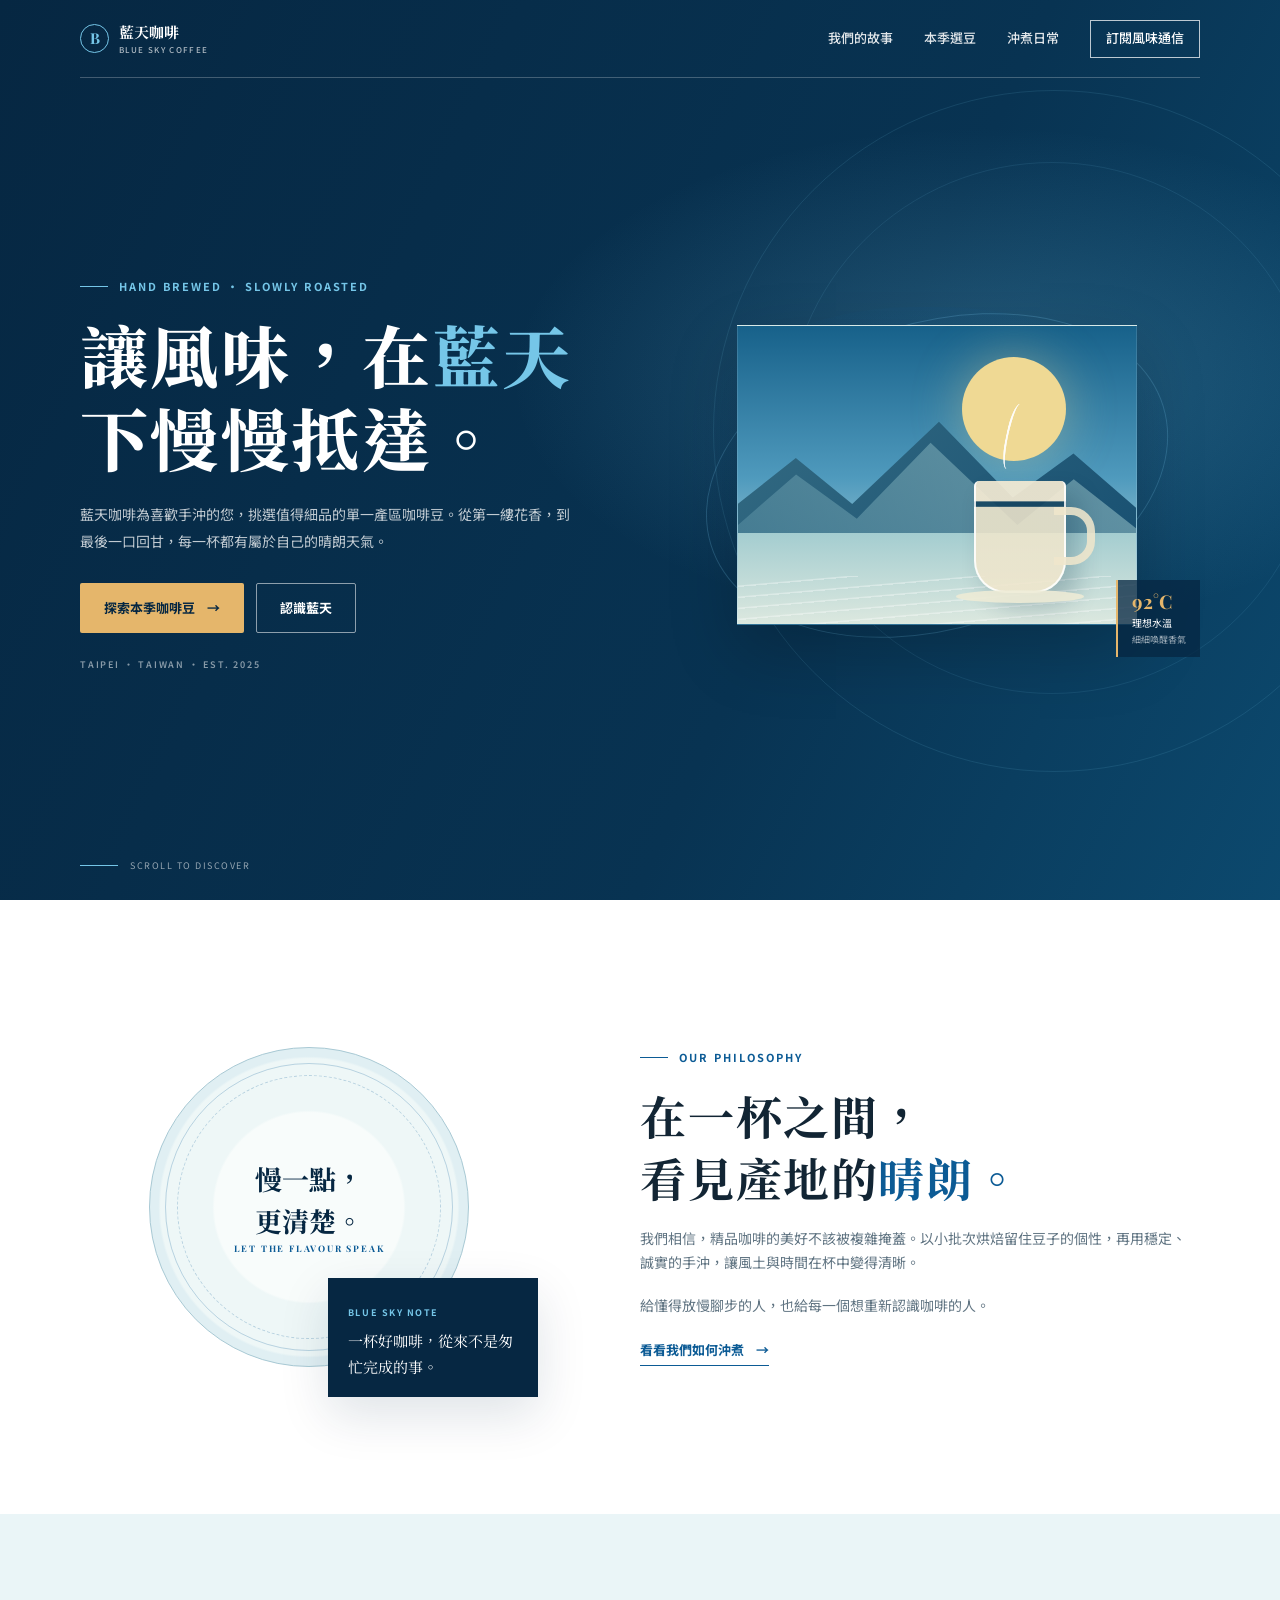
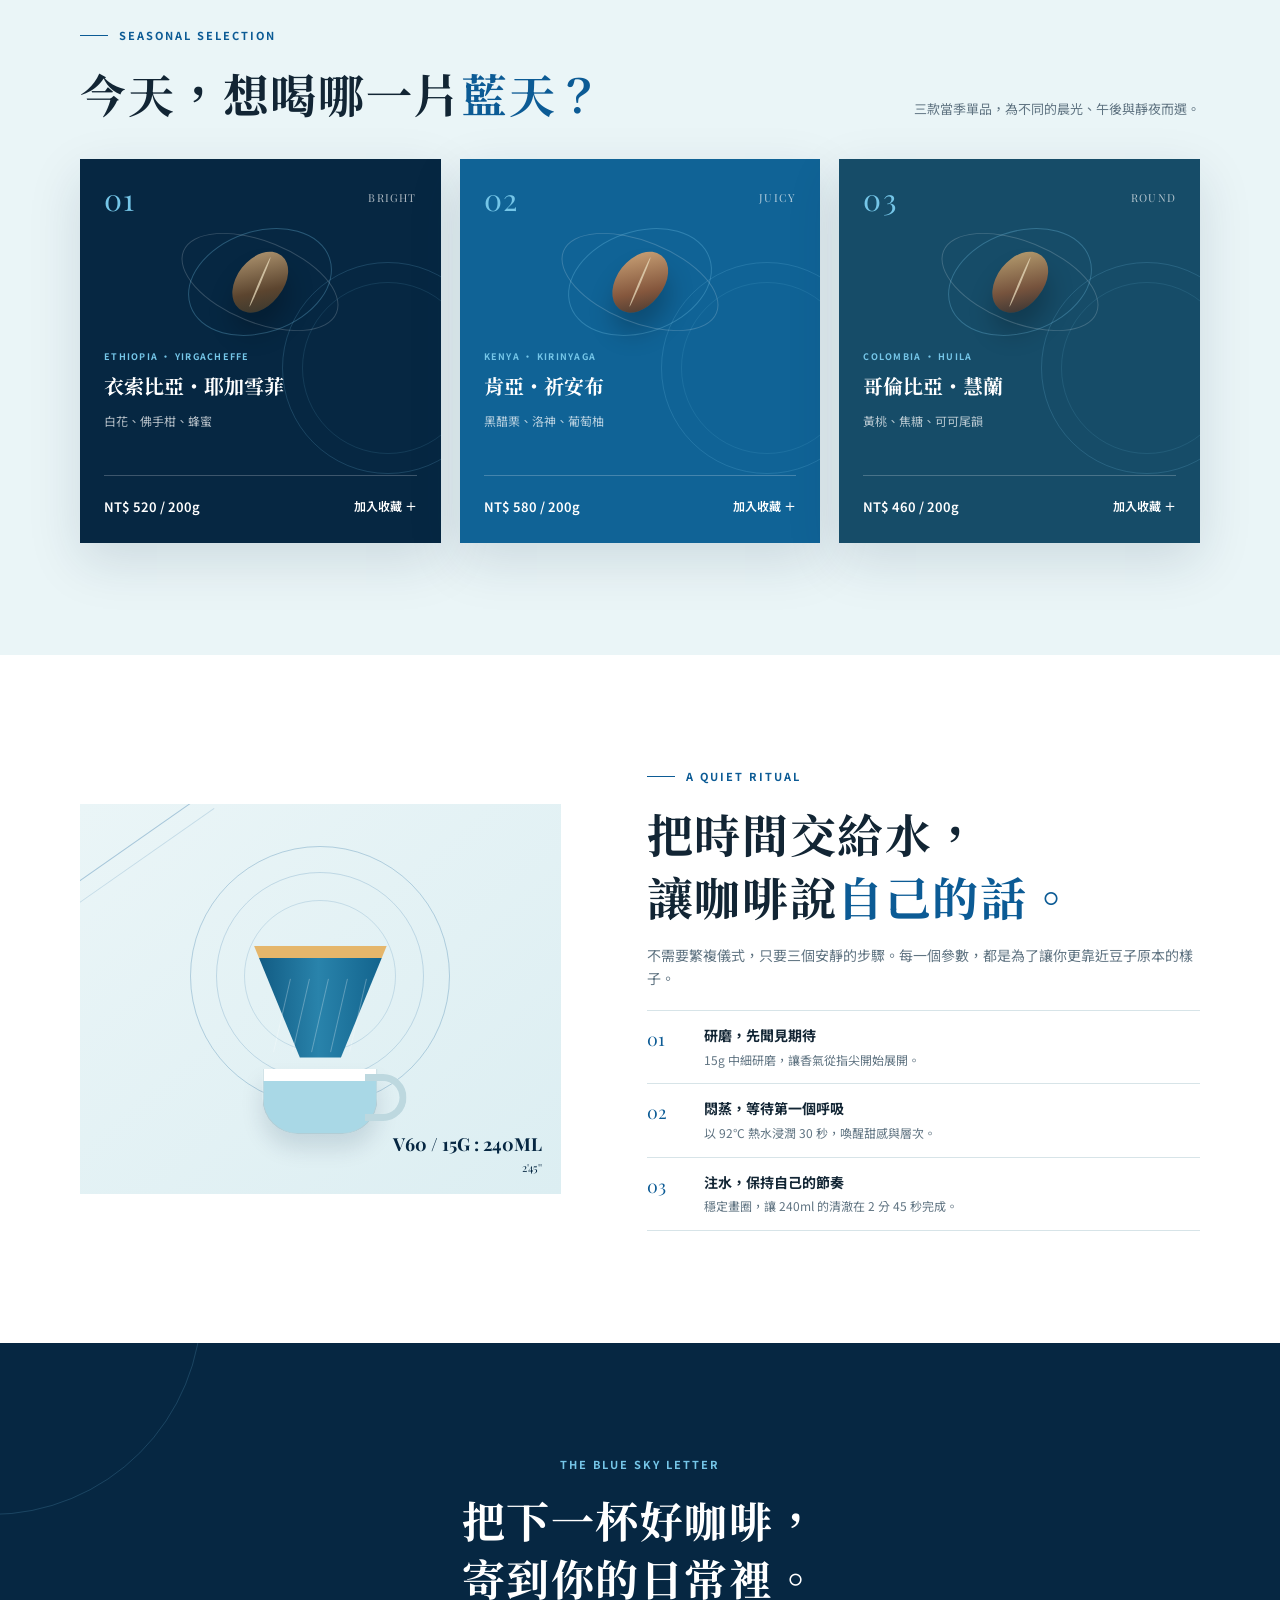
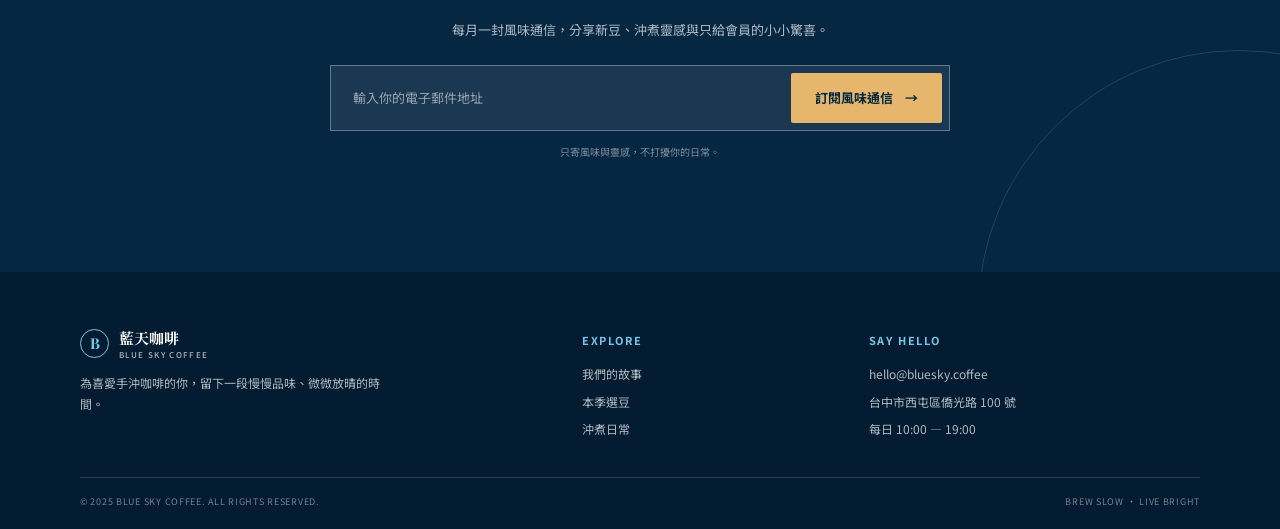
==== onepage1/index.html @ 03d42ff0 "1414" ====
<!doctype html>
<html lang="zh-Hant">
<head>
  <meta charset="UTF-8">
  <meta name="viewport" content="width=device-width, initial-scale=1.0">
  <meta name="description" content="藍天咖啡，為手沖咖啡愛好者挑選當季精品咖啡豆，讓每一杯都清澈、明亮、值得細品。">
  <meta name="theme-color" content="#062742">
  <title>藍天咖啡｜讓風味，慢慢抵達</title>
  <link rel="preconnect" href="https://fonts.googleapis.com">
  <link rel="preconnect" href="https://fonts.gstatic.com" crossorigin>
  <link href="https://fonts.googleapis.com/css2?family=Noto+Sans+TC:wght@400;500;600;700&family=Noto+Serif+TC:wght@600;700;800;900&family=Playfair+Display:wght@600;700&display=swap" rel="stylesheet">
  <style>
    :root {
      --navy: #062742;
      --blue: #0c5b95;
      --sky: #75c6e8;
      --mist: #eaf5f7;
      --cream: #fbfaf6;
      --ink: #122534;
      --muted: #607482;
      --line: #d7e4e8;
      --sand: #e5b66b;
      --sans: "Noto Sans TC", sans-serif;
      --serif: "Noto Serif TC", serif;
      --display: "Playfair Display", serif;
      --shadow: 0 18px 50px rgba(6, 39, 66, .13);
    }

    * { box-sizing: border-box; }
    html { scroll-behavior: smooth; scroll-padding-top: 78px; }
    body { margin: 0; background: var(--cream); color: var(--ink); font-family: var(--sans); font-size: 16px; line-height: 1.7; }
    a { color: inherit; text-decoration: none; }
    button, input { font: inherit; }
    button, a { -webkit-tap-highlight-color: transparent; }
    :focus-visible { outline: 3px solid var(--sky); outline-offset: 4px; }
    .wrap { width: min(1120px, calc(100% - 48px)); margin-inline: auto; }
    .eyebrow { display: flex; align-items: center; gap: 11px; margin: 0 0 17px; color: var(--blue); font-size: 11px; font-weight: 700; letter-spacing: .18em; }
    .eyebrow::before { width: 28px; height: 1px; background: currentColor; content: ""; }
    .heading { margin: 0; font-family: var(--serif); font-size: clamp(30px, 4vw, 46px); font-weight: 700; letter-spacing: .035em; line-height: 1.35; }
    .heading em { color: var(--blue); font-style: normal; }
    .section-pad { padding-block: 112px; }

    .site-header { position: absolute; z-index: 20; inset: 0 0 auto; color: white; }
    .nav { min-height: 78px; display: flex; align-items: center; justify-content: space-between; border-bottom: 1px solid rgb(255 255 255 / 24%); }
    .brand { display: inline-flex; align-items: center; gap: 10px; }
    .brand-mark { width: 29px; height: 29px; display: grid; place-items: center; border: 1px solid var(--sky); border-radius: 50%; color: var(--sky); font-family: var(--display); font-size: 15px; font-weight: 700; }
    .brand-lockup { display: grid; color: white; font-family: var(--serif); font-size: 15px; font-weight: 700; line-height: 1.15; }
    .brand-lockup small { margin-top: 4px; color: rgb(255 255 255 / 68%); font-family: var(--sans); font-size: 8px; font-weight: 500; letter-spacing: .17em; }
    .nav-links { display: flex; align-items: center; gap: 31px; font-size: 13px; font-weight: 500; }
    .nav-links a:not(.nav-cta) { position: relative; color: rgb(255 255 255 / 88%); }
    .nav-links a:not(.nav-cta)::after { position: absolute; right: 0; bottom: -5px; left: 0; height: 1px; transform: scaleX(0); transform-origin: right; background: var(--sky); content: ""; transition: transform .24s; }
    .nav-links a:not(.nav-cta):hover::after { transform: scaleX(1); transform-origin: left; }
    .nav-cta { min-height: 38px; display: inline-flex; align-items: center; padding: 0 15px; border: 1px solid rgb(255 255 255 / 73%); transition: background .2s, color .2s; }
    .nav-cta:hover { background: white; color: var(--navy); }
    .menu-toggle { width: 42px; height: 42px; display: none; place-items: center; border: 1px solid rgb(255 255 255 / 55%); background: transparent; color: white; font-size: 22px; cursor: pointer; }

    .hero { min-height: 704px; min-height: max(704px, 100svh); position: relative; display: flex; align-items: center; overflow: hidden; background: radial-gradient(ellipse at 77% 42%, rgb(117 198 232 / 25%), transparent 34%), linear-gradient(115deg, #062742 0%, #083352 62%, #0c496e 100%); color: white; }
    .hero::before, .hero::after { position: absolute; right: -9vw; top: 10%; width: min(55vw, 680px); aspect-ratio: 1; border: 1px solid rgb(117 198 232 / 13%); border-radius: 50%; content: ""; }
    .hero::after { right: -3vw; top: 18%; width: min(43vw, 530px); border-color: rgb(117 198 232 / 11%); }
    .hero-inner { position: relative; z-index: 1; display: grid; grid-template-columns: 1.02fr .98fr; align-items: center; gap: 45px; padding-top: 122px; padding-bottom: 72px; }
    .hero-copy { position: relative; z-index: 2; }
    .hero .eyebrow { color: var(--sky); }
    .hero h1 { max-width: 580px; margin: 0; font-family: var(--serif); font-size: clamp(42px, 5.5vw, 68px); font-weight: 800; letter-spacing: .035em; line-height: 1.22; }
    .hero h1 em { color: var(--sky); font-style: normal; }
    .hero-copy > p:not(.eyebrow) { max-width: 495px; margin: 22px 0 0; color: rgb(255 255 255 / 75%); font-size: 14px; line-height: 1.95; }
    .hero-actions { display: flex; flex-wrap: wrap; align-items: center; gap: 12px; margin-top: 28px; }
    .button { min-height: 50px; display: inline-flex; align-items: center; justify-content: center; gap: 12px; padding: 0 23px; border: 1px solid transparent; border-radius: 2px; background: var(--sand); color: var(--navy); font-size: 13px; font-weight: 700; transition: background .2s, color .2s, transform .2s; cursor: pointer; }
    .button:hover { transform: translateY(-2px); background: #f0ca82; }
    .button-outline { border-color: rgb(255 255 255 / 54%); background: transparent; color: white; }
    .button-outline:hover { background: white; color: var(--navy); }
    .hero-origin { margin-top: 24px; color: rgb(255 255 255 / 52%); font-size: 9px; font-weight: 600; letter-spacing: .2em; }
    .hero-art { min-height: 365px; position: relative; display: grid; place-items: center; isolation: isolate; }
    .hero-art::before { position: absolute; z-index: -2; inset: 4% 2% 5%; border-radius: 48% 52% 43% 57%; background: radial-gradient(ellipse at 50% 44%, rgb(117 198 232 / 25%), rgb(12 91 149 / 12%) 47%, transparent 70%); content: ""; }
    .hero-art::after { position: absolute; z-index: -1; inset: 8% 5%; transform: rotate(-17deg); border: 1px solid rgb(117 198 232 / 24%); border-radius: 50%; content: ""; }
    .landscape { width: min(100%, 400px); height: 300px; position: relative; overflow: hidden; border: 1px solid rgb(255 255 255 / 12%); background: linear-gradient(180deg, #17618a 0%, #4f9abd 51%, #d2e7e5 100%); box-shadow: 0 26px 65px rgb(0 0 0 / 20%); }
    .sun { width: 104px; aspect-ratio: 1; position: absolute; top: 31px; right: 70px; border-radius: 50%; background: #efd994; box-shadow: 0 0 50px rgb(239 217 148 / 38%); }
    .mountain { position: absolute; right: -4%; bottom: 60px; left: -5%; height: 158px; clip-path: polygon(0 72%, 18% 33%, 31% 62%, 51% 10%, 68% 58%, 82% 30%, 100% 73%, 100% 100%, 0 100%); background: linear-gradient(135deg, #356c83, #174f71); }
    .mountain-back { bottom: 39px; transform: scaleX(-1); opacity: .67; background: linear-gradient(130deg, #8cb8c0, #4a8298); }
    .horizon { position: absolute; right: 0; bottom: 0; left: 0; height: 91px; background: linear-gradient(180deg, #a4cdd0, #dce8df); }
    .horizon::after { position: absolute; right: 0; bottom: 0; left: 0; height: 48px; background: repeating-linear-gradient(175deg, transparent 0 9px, rgb(255 255 255 / 34%) 10px 11px); content: ""; }
    .coffee-vessel { width: 92px; height: 112px; position: absolute; z-index: 2; right: 70px; bottom: 31px; border: 2px solid rgb(255 255 255 / 85%); border-top: 0; border-radius: 5px 5px 32px 32px; background: linear-gradient(180deg, rgb(244 234 211 / 92%) 0 18%, rgb(21 69 96 / 90%) 19% 23%, rgb(240 230 204 / 87%) 24% 100%); box-shadow: 12px 14px 25px rgb(6 39 66 / 22%); }
    .coffee-vessel::before { width: 33px; height: 42px; position: absolute; top: 26px; right: -31px; border: 8px solid rgb(240 230 204 / 88%); border-left: 0; border-radius: 0 24px 24px 0; content: ""; }
    .coffee-vessel::after { width: 128px; height: 13px; position: absolute; bottom: -12px; left: -20px; border-radius: 50%; background: rgb(238 235 214 / 90%); content: ""; }
    .steam { width: 15px; height: 67px; position: absolute; z-index: 3; right: 115px; bottom: 154px; border-left: 2px solid rgb(255 255 255 / 62%); border-radius: 50%; transform: rotate(12deg); animation: steam 3.8s ease-in-out infinite; }
    .steam:nth-child(2) { right: 143px; bottom: 163px; height: 51px; animation-delay: .8s; }
    .steam:nth-child(3) { right: 91px; bottom: 158px; height: 58px; animation-delay: 1.5s; }
    @keyframes steam { 0%, 100% { opacity: .28; transform: translateY(8px) rotate(12deg) scaleX(.9); } 50% { opacity: .78; transform: translateY(-9px) rotate(-8deg) scaleX(1.2); } }
    .hero-art-note { position: absolute; right: 0; bottom: 0; display: grid; gap: 1px; padding: 10px 14px; border-left: 2px solid var(--sand); background: rgb(6 39 66 / 76%); }
    .hero-art-note strong { color: var(--sand); font-family: var(--display); font-size: 19px; line-height: 1.2; }
    .hero-art-note span { color: white; font-size: 10px; }
    .hero-art-note small { color: rgb(255 255 255 / 62%); font-size: 9px; }
    .scroll-cue { position: absolute; bottom: 27px; left: max(24px, calc((100% - 1120px) / 2)); display: flex; align-items: center; gap: 12px; color: rgb(255 255 255 / 57%); font-size: 9px; letter-spacing: .17em; }
    .scroll-cue::before { width: 38px; height: 1px; background: var(--sky); content: ""; }

    .story { background: white; }
    .story-grid { display: grid; grid-template-columns: .9fr 1.1fr; align-items: center; gap: clamp(45px, 8vw, 105px); }
    .story-visual { min-height: 390px; position: relative; display: grid; place-items: center; }
    .seal { width: min(100%, 320px); aspect-ratio: 1; position: relative; display: grid; place-items: center; border: 1px solid #a8c9d4; border-radius: 50%; background: radial-gradient(circle, #f8fcfb 0 42%, #eef7f7 43% 66%, #e0eff3 67% 100%); }
    .seal::before, .seal::after { position: absolute; inset: 15px; border: 1px solid rgb(12 91 149 / 24%); border-radius: 50%; content: ""; }
    .seal::after { inset: 27px; border-style: dashed; border-color: rgb(12 91 149 / 24%); }
    .seal-inner { display: grid; justify-items: center; color: var(--navy); font-family: var(--serif); font-size: 27px; font-weight: 700; line-height: 1.55; }
    .seal-inner small { color: var(--blue); font-family: var(--display); font-size: 9px; letter-spacing: .2em; }
    .story-note { width: 210px; position: absolute; right: 0; bottom: 5px; padding: 18px 20px; background: var(--navy); color: white; box-shadow: var(--shadow); }
    .story-note small { color: var(--sky); font-size: 9px; font-weight: 700; letter-spacing: .17em; }
    .story-note p { margin: 5px 0 0; font-family: var(--serif); font-size: 15px; line-height: 1.7; }
    .story-copy .heading { max-width: 550px; }
    .story-copy > p:not(.eyebrow) { margin: 19px 0 0; color: var(--muted); font-size: 14px; }
    .under-link { display: inline-flex; align-items: center; gap: 12px; margin-top: 21px; padding-bottom: 4px; border-bottom: 1px solid var(--blue); color: var(--blue); font-size: 13px; font-weight: 700; }
    .under-link span { transition: transform .2s; }
    .under-link:hover span { transform: translateX(4px); }

    .coffee { background: var(--mist); }
    .coffee-head { display: flex; align-items: end; justify-content: space-between; gap: 24px; margin-bottom: 35px; }
    .coffee-head .heading em { color: var(--blue); }
    .coffee-head > p { max-width: 330px; margin: 0 0 4px; color: var(--muted); font-size: 13px; }
    .coffee-grid { display: grid; grid-template-columns: repeat(3, 1fr); gap: 19px; }
    .coffee-card { min-height: 384px; position: relative; display: flex; flex-direction: column; overflow: hidden; padding: 25px 24px 20px; background: var(--navy); color: white; box-shadow: var(--shadow); transition: transform .25s, box-shadow .25s; }
    .coffee-card:nth-child(2) { background: #106396; }
    .coffee-card:nth-child(3) { background: #164c68; }
    .coffee-card:hover { transform: translateY(-5px); box-shadow: 0 24px 55px rgba(6, 39, 66, .2); }
    .coffee-card::before, .coffee-card::after { position: absolute; right: -53px; bottom: 69px; width: 210px; aspect-ratio: 1; border: 1px solid rgb(117 198 232 / 19%); border-radius: 50%; content: ""; pointer-events: none; }
    .coffee-card::after { right: -33px; bottom: 89px; width: 170px; border-color: rgb(117 198 232 / 13%); }
    .coffee-topline { position: relative; z-index: 1; display: flex; align-items: center; justify-content: space-between; color: rgb(255 255 255 / 67%); font-family: var(--display); font-size: 11px; letter-spacing: .11em; }
    .coffee-number { color: var(--sky); font-family: var(--display); font-size: 30px; line-height: 1; }
    .bean-orbit { width: 148px; height: 120px; position: relative; align-self: center; display: grid; place-items: center; margin: 8px 0 2px; }
    .bean-orbit::before, .bean-orbit::after { position: absolute; inset: 9px 0; transform: rotate(-19deg); border: 1px solid rgb(117 198 232 / 31%); border-radius: 50%; content: ""; }
    .bean-orbit::after { inset: 19px -9px; transform: rotate(22deg); border-color: rgb(255 255 255 / 18%); }
    .bean-shape { width: 46px; height: 68px; position: relative; transform: rotate(38deg); border-radius: 50% 48% 48% 50%; background: linear-gradient(130deg, #bca27b, #5c452f 62%, #2f342e); box-shadow: 13px 15px 26px rgb(0 0 0 / 24%); }
    .bean-shape::after { width: 2px; height: 54px; position: absolute; top: 7px; left: 22px; transform: rotate(-15deg); border-radius: 50%; background: rgb(238 225 193 / 72%); content: ""; }
    .coffee-card:nth-child(2) .bean-shape { background: linear-gradient(130deg, #d4ae80, #85573d 63%, #3b342f); }
    .coffee-card:nth-child(3) .bean-shape { background: linear-gradient(130deg, #c0aa78, #76533d 60%, #292d31); }
    .coffee-origin { position: relative; z-index: 1; margin: 5px 0 5px; color: var(--sky); font-size: 9px; font-weight: 700; letter-spacing: .14em; }
    .coffee-card h3 { position: relative; z-index: 1; margin: 0; font-family: var(--serif); font-size: 20px; font-weight: 700; }
    .flavors { position: relative; z-index: 1; margin: 8px 0 16px; color: rgb(255 255 255 / 70%); font-size: 12px; }
    .coffee-bottom { position: relative; z-index: 1; display: flex; align-items: center; justify-content: space-between; gap: 8px; margin-top: auto; padding-top: 14px; border-top: 1px solid rgb(255 255 255 / 22%); }
    .price { color: white; font-size: 13px; font-weight: 600; }
    .favorite { padding: 6px 0 6px 8px; border: 0; background: transparent; color: white; font-size: 12px; font-weight: 600; cursor: pointer; transition: color .2s; }
    .favorite:hover { color: var(--sand); }

    .brew { background: white; }
    .brew-grid { display: grid; grid-template-columns: .93fr 1.07fr; align-items: center; gap: clamp(46px, 7vw, 86px); }
    .brew-visual { height: 390px; position: relative; overflow: hidden; background: linear-gradient(140deg, #eaf5f7, #dceef2); }
    .brew-visual::before, .brew-visual::after { width: 145px; height: 1px; position: absolute; top: 38px; left: -18px; transform: rotate(-35deg); background: rgb(12 91 149 / 30%); content: ""; }
    .brew-visual::after { top: 54px; left: -25px; width: 175px; opacity: .55; }
    .pour-ring { width: 260px; aspect-ratio: 1; position: absolute; top: 42px; left: 50%; transform: translateX(-50%); border: 1px solid rgb(12 91 149 / 25%); border-radius: 50%; }
    .pour-ring::before, .pour-ring::after { position: absolute; inset: 25px; border: 1px solid rgb(12 91 149 / 18%); border-radius: 50%; content: ""; }
    .pour-ring::after { inset: 53px; border-color: rgb(12 91 149 / 15%); }
    .dripper { width: 158px; height: 130px; position: absolute; z-index: 2; top: 142px; left: 50%; transform: translateX(-50%); clip-path: polygon(8% 0, 92% 0, 63% 86%, 37% 86%); background: linear-gradient(90deg, #0b5078, #2983ab 49%, #0c5b85); filter: drop-shadow(0 12px 12px rgb(6 39 66 / 18%)); }
    .dripper::before { width: 100%; height: 12px; position: absolute; top: 0; left: 0; background: var(--sand); content: ""; }
    .dripper-ribs { position: absolute; z-index: 3; top: 174px; left: 50%; display: flex; gap: 18px; transform: translateX(-50%); }
    .dripper-ribs i { width: 1px; height: 75px; transform: rotate(13deg); background: rgb(255 255 255 / 28%); }
    .brew-cup { width: 115px; height: 65px; position: absolute; z-index: 1; top: 265px; left: 50%; transform: translateX(-50%); border: 1px solid #b2cdd5; border-top: 0; border-radius: 0 0 35px 35px; background: linear-gradient(180deg, #fff 0 18%, #a9d8e6 19% 100%); box-shadow: 0 14px 22px rgb(6 39 66 / 13%); }
    .brew-cup::after { width: 35px; height: 33px; position: absolute; top: 5px; right: -30px; border: 7px solid #bdd8df; border-left: 0; border-radius: 0 24px 24px 0; content: ""; }
    .brew-caption { position: absolute; right: 19px; bottom: 16px; display: grid; color: var(--navy); font-family: var(--display); font-size: 11px; text-align: right; }
    .brew-caption strong { font-size: 18px; }
    .brew-copy > p:not(.eyebrow) { margin: 17px 0 19px; color: var(--muted); font-size: 14px; }
    .brew-steps { border-top: 1px solid var(--line); }
    .brew-step { display: grid; grid-template-columns: 45px 1fr; gap: 12px; padding: 13px 0; border-bottom: 1px solid var(--line); }
    .brew-step > span { color: var(--blue); font-family: var(--display); font-size: 18px; }
    .brew-step h3 { margin: 0; font-size: 14px; font-weight: 700; }
    .brew-step p { margin: 2px 0 0; color: var(--muted); font-size: 12px; }

    .visit { position: relative; overflow: hidden; background: var(--navy); color: white; text-align: center; }
    .visit::before, .visit::after { width: 420px; aspect-ratio: 1; position: absolute; top: -250px; left: -220px; border: 1px solid rgb(117 198 232 / 19%); border-radius: 50%; content: ""; }
    .visit::after { top: auto; right: -220px; bottom: -300px; left: auto; width: 520px; }
    .visit-inner { width: min(620px, calc(100% - 48px)); position: relative; z-index: 1; margin-inline: auto; }
    .visit .eyebrow { justify-content: center; color: var(--sky); }
    .visit .eyebrow::before { display: none; }
    .visit .heading { font-size: clamp(30px, 4vw, 43px); }
    .visit-copy { max-width: 500px; margin: 12px auto 24px; color: rgb(255 255 255 / 68%); font-size: 13px; }
    .subscribe-form { display: flex; gap: 8px; padding: 7px; border: 1px solid rgb(255 255 255 / 32%); background: rgb(255 255 255 / 8%); text-align: left; }
    .subscribe-form input { width: 100%; min-width: 0; min-height: 48px; padding: 0 14px; border: 1px solid transparent; border-radius: 0; outline-offset: 2px; background: transparent; color: white; font-size: 13px; }
    .subscribe-form input::placeholder { color: rgb(255 255 255 / 55%); }
    .subscribe-form .button { flex: 0 0 auto; }
    .visit-small { margin: 12px 0 0; color: rgb(255 255 255 / 48%); font-size: 10px; }

    .footer { padding: 57px 0 20px; background: #031c31; color: rgb(255 255 255 / 69%); }
    .footer-grid { display: grid; grid-template-columns: 1.35fr .7fr 1fr; gap: 55px; padding-bottom: 37px; }
    .footer-brand .brand { margin-bottom: 14px; }
    .footer-brand p { max-width: 320px; margin: 0; font-size: 12px; }
    .footer-heading { margin: 2px 0 15px; color: var(--sky); font-size: 11px; font-weight: 700; letter-spacing: .14em; }
    .footer-links { display: grid; gap: 7px; font-size: 12px; }
    .footer-links a:hover { color: white; }
    .footer-bottom { display: flex; justify-content: space-between; gap: 16px; padding-top: 16px; border-top: 1px solid rgb(255 255 255 / 14%); color: rgb(255 255 255 / 45%); font-size: 9px; letter-spacing: .08em; }
    .toast { position: fixed; z-index: 40; right: 22px; bottom: 22px; padding: 13px 18px; transform: translateY(12px); border-left: 3px solid var(--sand); background: var(--navy); color: white; box-shadow: var(--shadow); font-size: 13px; opacity: 0; pointer-events: none; transition: opacity .25s, transform .25s; }
    .toast.show { transform: translateY(0); opacity: 1; }
    .reveal { transform: translateY(18px); opacity: 0; transition: opacity .65s ease, transform .65s ease; }
    .reveal.visible { transform: translateY(0); opacity: 1; }

    @media (max-width: 900px) {
      .hero-inner { grid-template-columns: 1fr; gap: 15px; padding-top: 112px; padding-bottom: 65px; }
      .hero { min-height: 710px; }
      .hero-copy { max-width: 650px; }
      .hero-art { width: min(100%, 500px); min-height: 275px; justify-self: center; }
      .landscape { height: 235px; }
      .sun { width: 77px; top: 23px; right: 62px; }
      .mountain { bottom: 46px; height: 123px; }
      .horizon { height: 70px; }
      .coffee-vessel { right: 74px; bottom: 22px; transform: scale(.72); transform-origin: bottom right; }
      .steam { right: 118px; bottom: 139px; }
      .steam:nth-child(2) { right: 145px; bottom: 146px; }
      .steam:nth-child(3) { right: 94px; bottom: 142px; }
      .hero-art-note { right: 0; bottom: 3px; }
      .menu-toggle { display: grid; }
      .nav-links { position: absolute; top: 77px; right: 0; left: 0; display: grid; gap: 0; max-height: 0; overflow: hidden; padding: 0 22px; background: #05233c; opacity: 0; transition: max-height .3s ease, opacity .2s, padding .3s; }
      .nav-links.open { max-height: 300px; padding-block: 10px 18px; opacity: 1; }
      .nav-links a:not(.nav-cta) { padding: 10px 0; border-bottom: 1px solid rgb(255 255 255 / 13%); }
      .nav-links a:not(.nav-cta)::after { display: none; }
      .nav-cta { justify-self: start; margin-top: 12px; }
      .coffee-grid { grid-template-columns: repeat(2, 1fr); }
      .coffee-card:nth-child(3) { grid-column: 1 / -1; }
      .story-grid, .brew-grid { grid-template-columns: 1fr; gap: 45px; }
      .story-visual { min-height: 340px; }
      .seal { width: 280px; }
      .story-copy { max-width: 620px; }
      .brew-visual { width: min(100%, 500px); justify-self: center; }
      .footer-grid { grid-template-columns: 1fr 1fr; gap: 36px; }
      .footer-brand { grid-column: 1 / -1; }
    }
    @media (max-width: 560px) {
      .wrap { width: calc(100% - 34px); }
      .section-pad { padding-block: 76px; }
      .hero { min-height: 680px; min-height: max(680px, 100svh); align-items: start; }
      .hero-inner { gap: 5px; padding-top: 117px; padding-bottom: 54px; }
      .hero h1 { font-size: 40px; }
      .hero-copy > p:not(.eyebrow) { margin-top: 16px; font-size: 13px; }
      .hero-actions { gap: 9px; margin-top: 20px; }
      .button { min-height: 48px; padding-inline: 16px; font-size: 12px; }
      .hero-origin { margin-top: 15px; font-size: 8px; }
      .hero-art { min-height: 222px; margin-top: 3px; }
      .landscape { width: min(100%, 360px); height: 186px; }
      .sun { width: 62px; top: 17px; right: 47px; }
      .mountain { bottom: 37px; height: 99px; }
      .horizon { height: 56px; }
      .coffee-vessel { right: 58px; bottom: 15px; transform: scale(.58); }
      .steam { right: 92px; bottom: 112px; height: 48px; }
      .steam:nth-child(2) { right: 114px; bottom: 120px; height: 38px; }
      .steam:nth-child(3) { right: 73px; bottom: 116px; height: 42px; }
      .hero-art-note { display: none; }
      .hero::before { right: -44%; top: 36%; width: 110vw; }
      .hero::after { right: -32%; top: 42%; width: 88vw; }
      .scroll-cue { bottom: 16px; left: 17px; font-size: 8px; }
      .story-grid { gap: 30px; }
      .story-visual { min-height: 292px; }
      .seal { width: 245px; }
      .seal-inner { font-size: 23px; }
      .story-note { width: 185px; right: -3px; bottom: 0; padding: 14px 15px; }
      .story-note p { font-size: 13px; }
      .heading { font-size: 30px; }
      .coffee-head { align-items: start; flex-direction: column; gap: 10px; margin-bottom: 26px; }
      .coffee-head > p { font-size: 12px; }
      .coffee-grid { grid-template-columns: 1fr; gap: 14px; }
      .coffee-card, .coffee-card:nth-child(3) { min-height: 330px; grid-column: auto; }
      .coffee-card { padding: 20px; }
      .bean-orbit { height: 100px; }
      .brew-grid { gap: 30px; }
      .brew-visual { height: 310px; }
      .pour-ring { width: 215px; top: 30px; }
      .dripper { top: 117px; transform: translateX(-50%) scale(.83); transform-origin: top center; }
      .dripper-ribs { top: 150px; transform: translateX(-50%) scale(.83); transform-origin: top center; }
      .brew-cup { top: 222px; transform: translateX(-50%) scale(.86); transform-origin: top center; }
      .subscribe-form { flex-direction: column; padding: 8px; }
      .subscribe-form input, .subscribe-form .button { width: 100%; }
      .footer { padding-top: 45px; }
      .footer-grid { grid-template-columns: 1fr; gap: 27px; padding-bottom: 27px; }
      .footer-brand { grid-column: auto; }
      .footer-bottom { align-items: start; flex-direction: column; gap: 4px; }
      .toast { right: 16px; bottom: 16px; left: 16px; text-align: center; }
    }
    @media (prefers-reduced-motion: reduce) {
      html { scroll-behavior: auto; }
      *, *::before, *::after { scroll-behavior: auto !important; animation-duration: .01ms !important; animation-iteration-count: 1 !important; transition-duration: .01ms !important; }
      .reveal { transform: none; opacity: 1; }
    }
  </style>
</head>
<body>
  <header class="site-header" id="top">
    <nav class="nav wrap" aria-label="主要導覽">
      <a class="brand" href="#top" aria-label="回到藍天咖啡首頁">
        <span class="brand-mark" aria-hidden="true">B</span>
        <span class="brand-lockup">藍天咖啡<small>BLUE SKY COFFEE</small></span>
      </a>
      <button class="menu-toggle" type="button" aria-controls="navLinks" aria-expanded="false" aria-label="開啟導覽選單">☰</button>
      <div class="nav-links" id="navLinks">
        <a href="#story">我們的故事</a>
        <a href="#coffee">本季選豆</a>
        <a href="#brew">沖煮日常</a>
        <a class="nav-cta" href="#visit">訂閱風味通信</a>
      </div>
    </nav>
  </header>

  <main>
    <section class="hero" aria-labelledby="hero-title">
      <div class="hero-inner wrap">
        <div class="hero-copy reveal">
          <p class="eyebrow">HAND BREWED · SLOWLY ROASTED</p>
          <h1 id="hero-title">讓風味，在<em>藍天</em>下慢慢抵達。</h1>
          <p>藍天咖啡為喜歡手沖的您，挑選值得細品的單一產區咖啡豆。從第一縷花香，到最後一口回甘，每一杯都有屬於自己的晴朗天氣。</p>
          <div class="hero-actions">
            <a class="button" href="#coffee">探索本季咖啡豆 <span aria-hidden="true">→</span></a>
            <a class="button button-outline" href="#story">認識藍天</a>
          </div>
          <div class="hero-origin">TAIPEI · TAIWAN · EST. 2025</div>
        </div>
        <div class="hero-art reveal" role="img" aria-label="晴朗山景旁的一杯手沖咖啡">
          <div class="landscape" aria-hidden="true">
            <div class="sun"></div>
            <div class="mountain"></div>
            <div class="mountain mountain-back"></div>
            <div class="horizon"></div>
            <div class="coffee-vessel"></div>
            <i class="steam"></i><i class="steam"></i><i class="steam"></i>
          </div>
          <div class="hero-art-note"><strong>92°C</strong><span>理想水溫</span><small>細細喚醒香氣</small></div>
        </div>
      </div>
      <div class="scroll-cue" aria-hidden="true">SCROLL TO DISCOVER</div>
    </section>

    <section class="story section-pad" id="story" aria-labelledby="story-title">
      <div class="story-grid wrap">
        <div class="story-visual reveal" aria-hidden="true">
          <div class="seal"><div class="seal-inner">慢一點，<br>更清楚。<small>LET THE FLAVOUR SPEAK</small></div></div>
          <div class="story-note"><small>BLUE SKY NOTE</small><p>一杯好咖啡，從來不是匆忙完成的事。</p></div>
        </div>
        <div class="story-copy reveal">
          <p class="eyebrow">OUR PHILOSOPHY</p>
          <h2 class="heading" id="story-title">在一杯之間，<br>看見產地的<em>晴朗。</em></h2>
          <p>我們相信，精品咖啡的美好不該被複雜掩蓋。以小批次烘焙留住豆子的個性，再用穩定、誠實的手沖，讓風土與時間在杯中變得清晰。</p>
          <p>給懂得放慢腳步的人，也給每一個想重新認識咖啡的人。</p>
          <a class="under-link" href="#brew">看看我們如何沖煮 <span aria-hidden="true">→</span></a>
        </div>
      </div>
    </section>

    <section class="coffee section-pad" id="coffee" aria-labelledby="coffee-title">
      <div class="wrap">
        <div class="coffee-head reveal">
          <div><p class="eyebrow">SEASONAL SELECTION</p><h2 class="heading" id="coffee-title">今天，想喝哪一片<em>藍天？</em></h2></div>
          <p>三款當季單品，為不同的晨光、午後與靜夜而選。</p>
        </div>
        <div class="coffee-grid">
          <article class="coffee-card reveal">
            <div class="coffee-topline"><span class="coffee-number">01</span><span>BRIGHT</span></div>
            <div class="bean-orbit" aria-hidden="true"><div class="bean-shape"></div></div>
            <p class="coffee-origin">ETHIOPIA · YIRGACHEFFE</p>
            <h3>衣索比亞・耶加雪菲</h3>
            <p class="flavors">白花、佛手柑、蜂蜜</p>
            <div class="coffee-bottom"><span class="price">NT$ 520 / 200g</span><button class="favorite" type="button" data-coffee="衣索比亞・耶加雪菲">加入收藏 ＋</button></div>
          </article>
          <article class="coffee-card reveal">
            <div class="coffee-topline"><span class="coffee-number">02</span><span>JUICY</span></div>
            <div class="bean-orbit" aria-hidden="true"><div class="bean-shape"></div></div>
            <p class="coffee-origin">KENYA · KIRINYAGA</p>
            <h3>肯亞・祈安布</h3>
            <p class="flavors">黑醋栗、洛神、葡萄柚</p>
            <div class="coffee-bottom"><span class="price">NT$ 580 / 200g</span><button class="favorite" type="button" data-coffee="肯亞・祈安布">加入收藏 ＋</button></div>
          </article>
          <article class="coffee-card reveal">
            <div class="coffee-topline"><span class="coffee-number">03</span><span>ROUND</span></div>
            <div class="bean-orbit" aria-hidden="true"><div class="bean-shape"></div></div>
            <p class="coffee-origin">COLOMBIA · HUILA</p>
            <h3>哥倫比亞・慧蘭</h3>
            <p class="flavors">黃桃、焦糖、可可尾韻</p>
            <div class="coffee-bottom"><span class="price">NT$ 460 / 200g</span><button class="favorite" type="button" data-coffee="哥倫比亞・慧蘭">加入收藏 ＋</button></div>
          </article>
        </div>
      </div>
    </section>

    <section class="brew section-pad" id="brew" aria-labelledby="brew-title">
      <div class="brew-grid wrap">
        <div class="brew-visual reveal" aria-hidden="true">
          <div class="pour-ring"></div><div class="dripper"></div>
          <div class="dripper-ribs"><i></i><i></i><i></i><i></i><i></i></div>
          <div class="brew-cup"></div>
          <div class="brew-caption"><strong>V60 / 15G : 240ML</strong><span>2'45''</span></div>
        </div>
        <div class="brew-copy reveal">
          <p class="eyebrow">A QUIET RITUAL</p>
          <h2 class="heading" id="brew-title">把時間交給水，<br>讓咖啡說<em>自己的話。</em></h2>
          <p>不需要繁複儀式，只要三個安靜的步驟。每一個參數，都是為了讓你更靠近豆子原本的樣子。</p>
          <div class="brew-steps">
            <div class="brew-step"><span>01</span><div><h3>研磨，先聞見期待</h3><p>15g 中細研磨，讓香氣從指尖開始展開。</p></div></div>
            <div class="brew-step"><span>02</span><div><h3>悶蒸，等待第一個呼吸</h3><p>以 92°C 熱水浸潤 30 秒，喚醒甜感與層次。</p></div></div>
            <div class="brew-step"><span>03</span><div><h3>注水，保持自己的節奏</h3><p>穩定畫圈，讓 240ml 的清澈在 2 分 45 秒完成。</p></div></div>
          </div>
        </div>
      </div>
    </section>

    <section class="visit section-pad" id="visit" aria-labelledby="visit-title">
      <div class="visit-inner reveal">
        <p class="eyebrow">THE BLUE SKY LETTER</p>
        <h2 class="heading" id="visit-title">把下一杯好咖啡，<br>寄到你的日常裡。</h2>
        <p class="visit-copy">每月一封風味通信，分享新豆、沖煮靈感與只給會員的小小驚喜。</p>
        <form class="subscribe-form" id="subscribeForm">
          <input type="email" name="email" aria-label="電子郵件地址" placeholder="輸入你的電子郵件地址" autocomplete="email" required>
          <button class="button" type="submit">訂閱風味通信 <span aria-hidden="true">→</span></button>
        </form>
        <p class="visit-small">只寄風味與靈感，不打擾你的日常。</p>
      </div>
    </section>
  </main>

  <footer class="footer">
    <div class="footer-grid wrap">
      <div class="footer-brand">
        <a class="brand" href="#top" aria-label="回到藍天咖啡首頁"><span class="brand-mark" aria-hidden="true">B</span><span class="brand-lockup">藍天咖啡<small>BLUE SKY COFFEE</small></span></a>
        <p>為喜愛手沖咖啡的你，留下一段慢慢品味、微微放晴的時間。</p>
      </div>
      <div><h2 class="footer-heading">EXPLORE</h2><div class="footer-links"><a href="#story">我們的故事</a><a href="#coffee">本季選豆</a><a href="#brew">沖煮日常</a></div></div>
      <div><h2 class="footer-heading">SAY HELLO</h2><div class="footer-links"><a href="mailto:hello@bluesky.coffee">hello@bluesky.coffee</a><span>台中市西屯區僑光路 100 號</span><span>每日 10:00 — 19:00</span></div></div>
    </div>
    <div class="footer-bottom wrap"><span>© 2025 BLUE SKY COFFEE. ALL RIGHTS RESERVED.</span><span>BREW SLOW · LIVE BRIGHT</span></div>
  </footer>

  <div class="toast" id="toast" role="status" aria-live="polite"></div>
  <script>
    const menuToggle = document.querySelector('.menu-toggle');
    const navLinks = document.querySelector('.nav-links');
    const toast = document.querySelector('#toast');
    const subscribeForm = document.querySelector('#subscribeForm');
    let toastTimer;

    function setMenuOpen(isOpen) {
      navLinks.classList.toggle('open', isOpen);
      menuToggle.setAttribute('aria-expanded', String(isOpen));
      menuToggle.setAttribute('aria-label', isOpen ? '關閉導覽選單' : '開啟導覽選單');
      menuToggle.textContent = isOpen ? '×' : '☰';
    }

    function showToast(message) {
      toast.textContent = message;
      toast.classList.add('show');
      window.clearTimeout(toastTimer);
      toastTimer = window.setTimeout(() => toast.classList.remove('show'), 2600);
    }

    menuToggle.addEventListener('click', () => {
      setMenuOpen(menuToggle.getAttribute('aria-expanded') !== 'true');
    });

    navLinks.querySelectorAll('a').forEach((link) => {
      link.addEventListener('click', () => setMenuOpen(false));
    });

    document.querySelectorAll('.favorite').forEach((button) => {
      button.addEventListener('click', () => {
        showToast(`已將「${button.dataset.coffee}」加入你的收藏。`);
      });
    });

    subscribeForm.addEventListener('submit', (event) => {
      event.preventDefault();
      if (!subscribeForm.reportValidity()) return;
      subscribeForm.reset();
      showToast('謝謝訂閱，下一封晴朗的風味通信即將寄出。');
    });

    const revealItems = document.querySelectorAll('.reveal');
    if ('IntersectionObserver' in window && !window.matchMedia('(prefers-reduced-motion: reduce)').matches) {
      const revealObserver = new IntersectionObserver((entries, observer) => {
        entries.forEach((entry) => {
          if (entry.isIntersecting) {
            entry.target.classList.add('visible');
            observer.unobserve(entry.target);
          }
        });
      }, { threshold: .12 });
      revealItems.forEach((item) => revealObserver.observe(item));
    } else {
      revealItems.forEach((item) => item.classList.add('visible'));
    }
  </script>
</body>
</html>
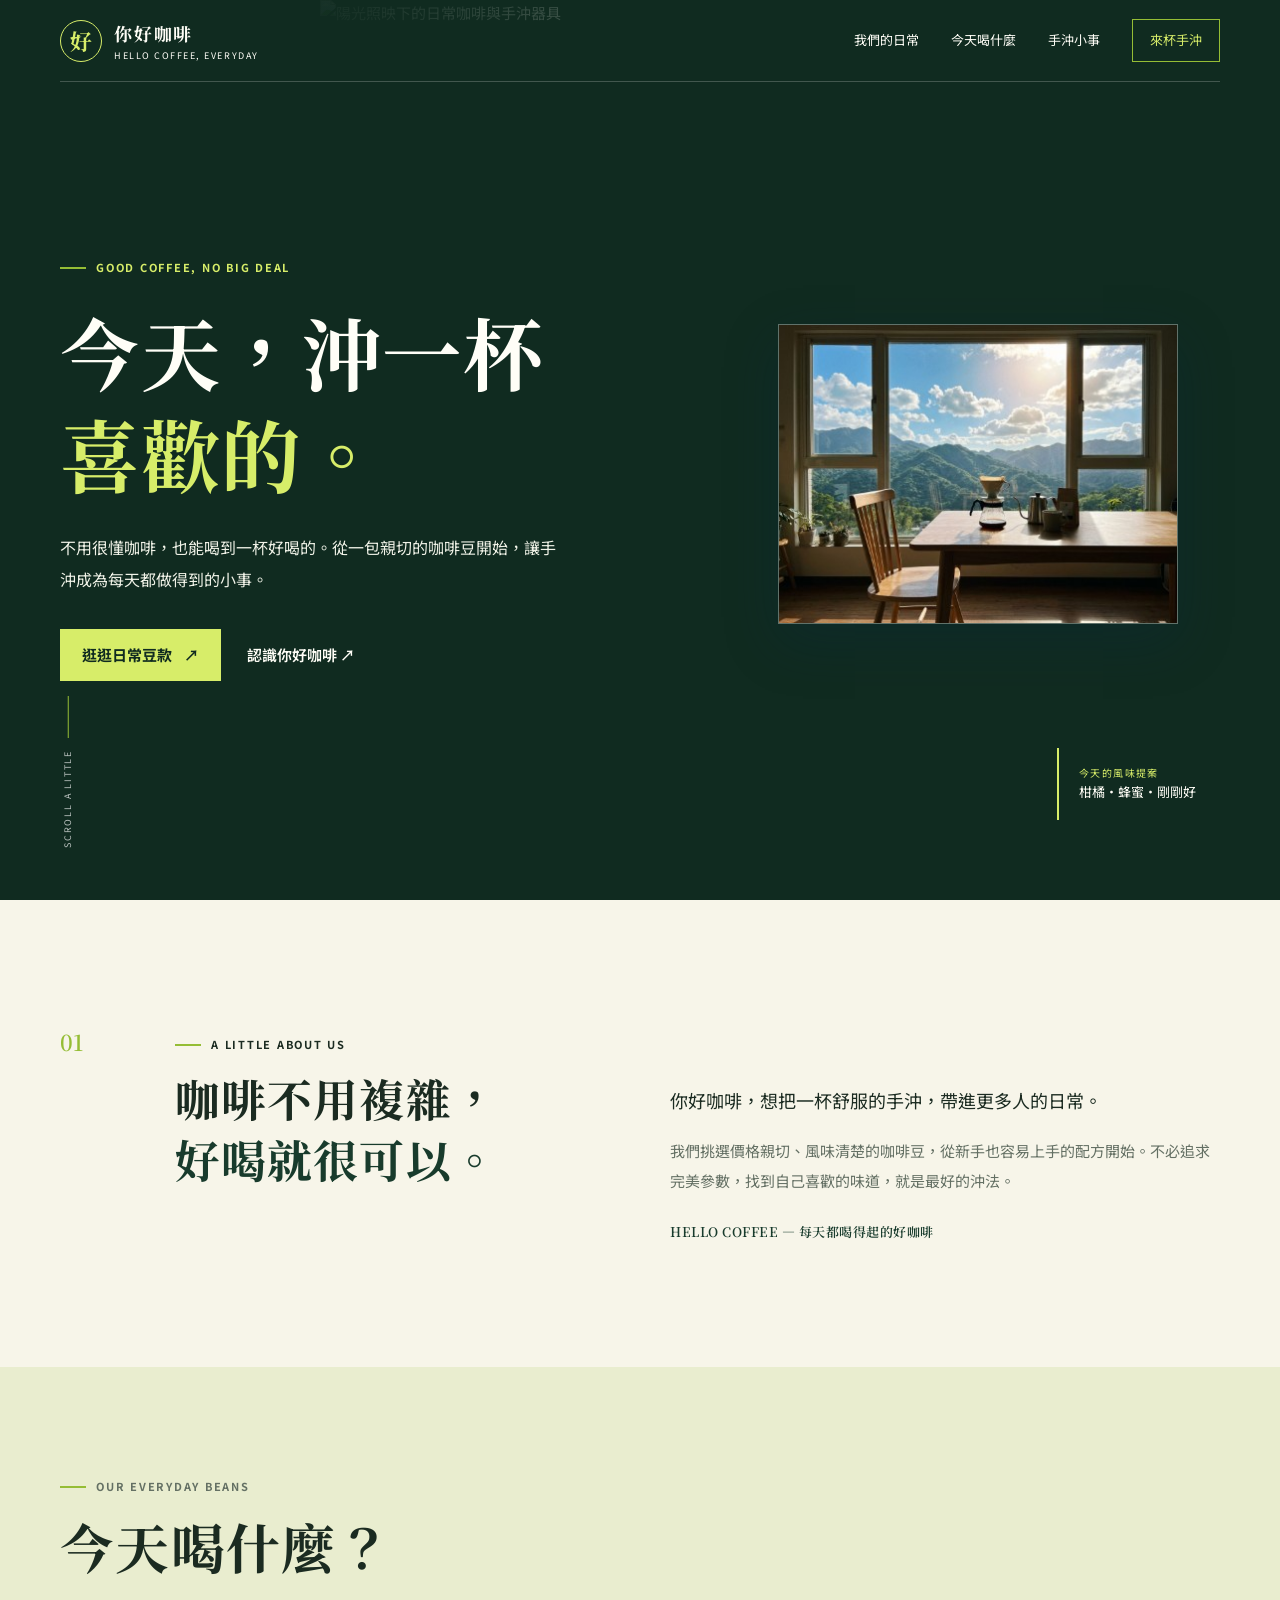
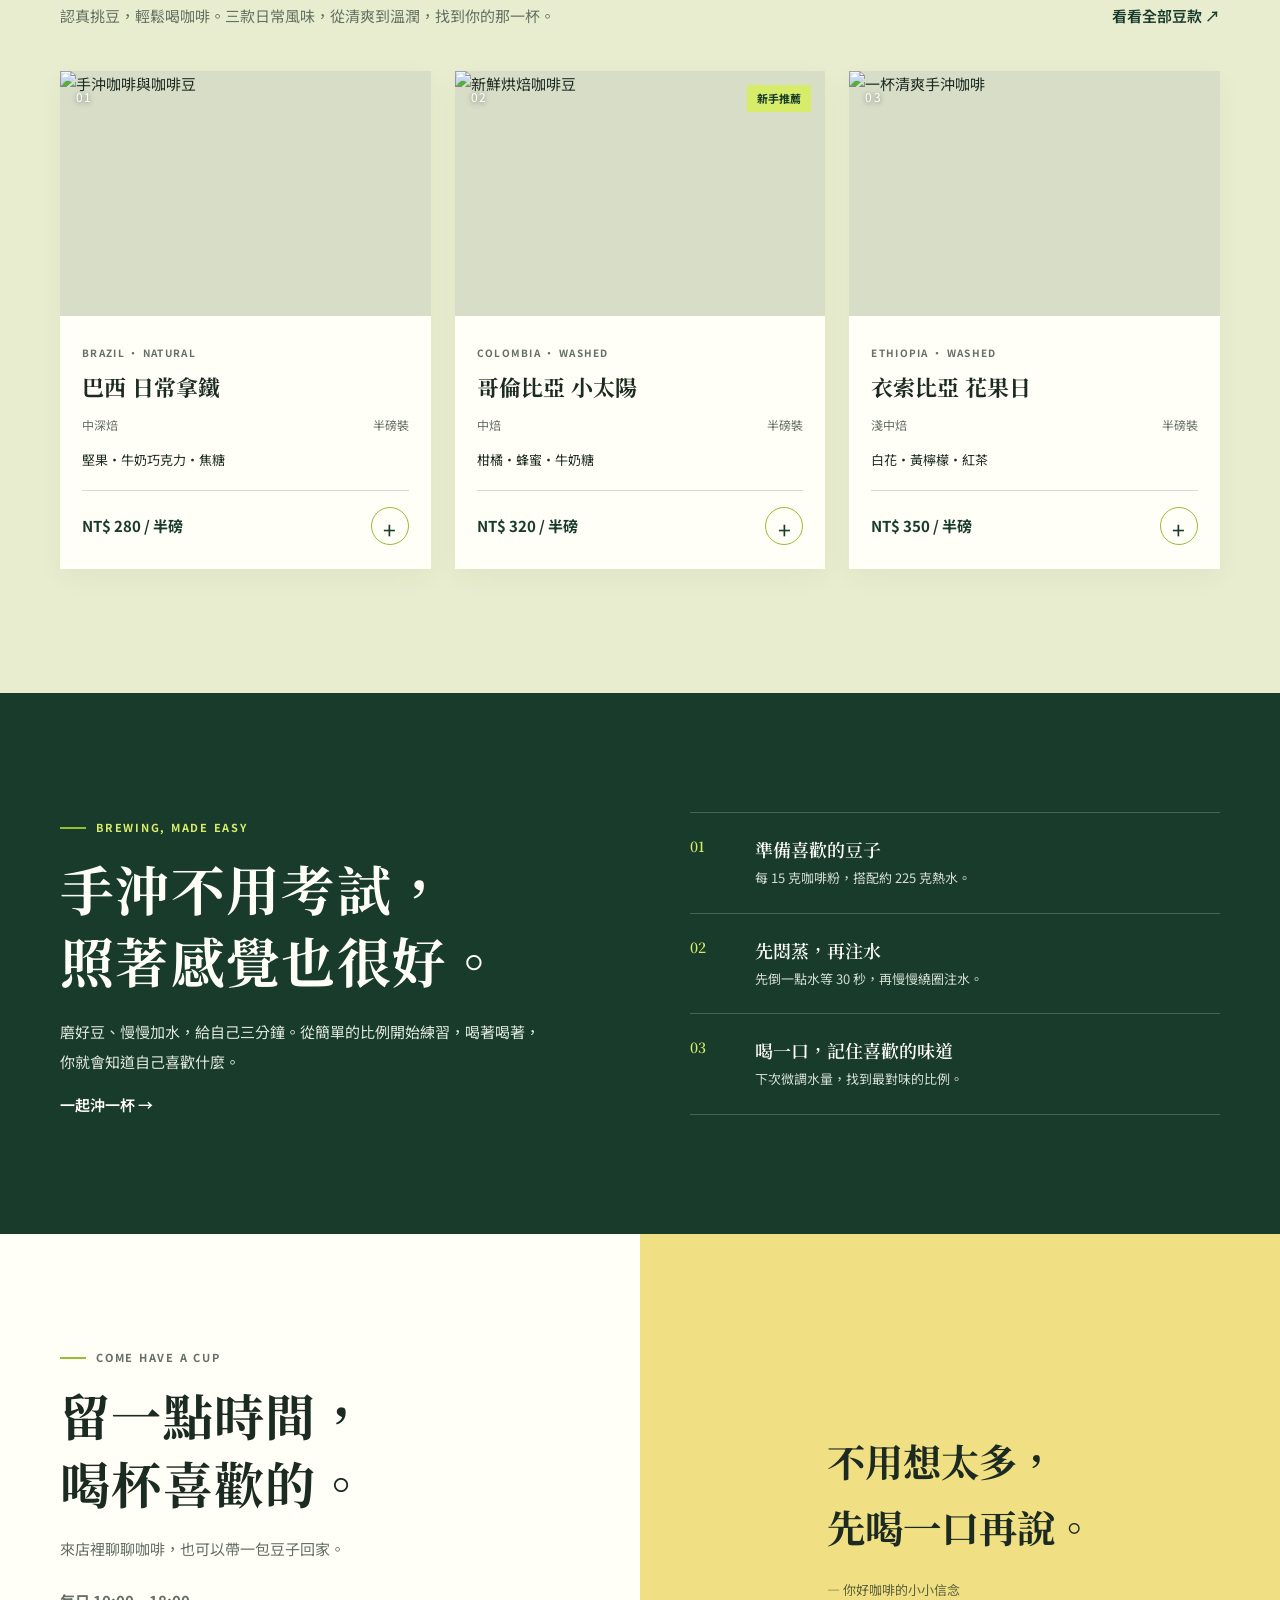
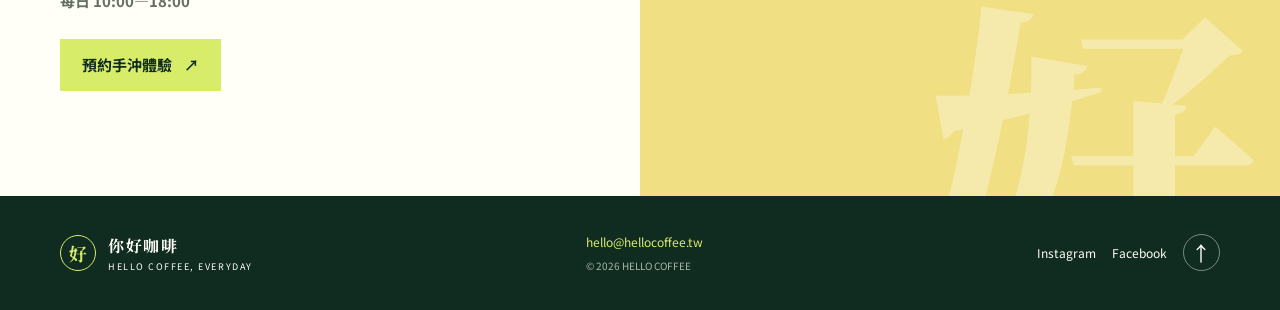
==== commit 859e11e3: "2542" ====
--- a/onepage1/index.html
+++ b/onepage1/index.html
@@ -1,479 +1,71 @@
-<!doctype html>
+﻿<!doctype html>
 <html lang="zh-Hant">
 <head>
-  <meta charset="UTF-8">
-  <meta name="viewport" content="width=device-width, initial-scale=1.0">
-  <meta name="description" content="藍天咖啡，為手沖咖啡愛好者挑選當季精品咖啡豆，讓每一杯都清澈、明亮、值得細品。">
-  <meta name="theme-color" content="#062742">
-  <title>藍天咖啡｜讓風味，慢慢抵達</title>
+  <meta charset="utf-8">
+  <meta name="viewport" content="width=device-width, initial-scale=1">
+  <meta name="description" content="你好咖啡，讓每天一杯好喝的手沖變得簡單又親近。挑選日常咖啡豆，找到自己的沖煮節奏。">
+  <meta name="theme-color" content="#102b20">
+  <title>你好咖啡｜今天，沖一杯喜歡的</title>
   <link rel="preconnect" href="https://fonts.googleapis.com">
   <link rel="preconnect" href="https://fonts.gstatic.com" crossorigin>
-  <link href="https://fonts.googleapis.com/css2?family=Noto+Sans+TC:wght@400;500;600;700&family=Noto+Serif+TC:wght@600;700;800;900&family=Playfair+Display:wght@600;700&display=swap" rel="stylesheet">
+  <link href="https://fonts.googleapis.com/css2?family=DM+Sans:wght@400;500;600;700&family=Noto+Sans+TC:wght@400;500;600;700;800&family=Noto+Serif+TC:wght@500;600;700;800&display=swap" rel="stylesheet">
   <style>
-    :root {
-      --navy: #062742;
-      --blue: #0c5b95;
-      --sky: #75c6e8;
-      --mist: #eaf5f7;
-      --cream: #fbfaf6;
-      --ink: #122534;
-      --muted: #607482;
-      --line: #d7e4e8;
-      --sand: #e5b66b;
-      --sans: "Noto Sans TC", sans-serif;
-      --serif: "Noto Serif TC", serif;
-      --display: "Playfair Display", serif;
-      --shadow: 0 18px 50px rgba(6, 39, 66, .13);
-    }
-
-    * { box-sizing: border-box; }
-    html { scroll-behavior: smooth; scroll-padding-top: 78px; }
-    body { margin: 0; background: var(--cream); color: var(--ink); font-family: var(--sans); font-size: 16px; line-height: 1.7; }
-    a { color: inherit; text-decoration: none; }
-    button, input { font: inherit; }
-    button, a { -webkit-tap-highlight-color: transparent; }
-    :focus-visible { outline: 3px solid var(--sky); outline-offset: 4px; }
-    .wrap { width: min(1120px, calc(100% - 48px)); margin-inline: auto; }
-    .eyebrow { display: flex; align-items: center; gap: 11px; margin: 0 0 17px; color: var(--blue); font-size: 11px; font-weight: 700; letter-spacing: .18em; }
-    .eyebrow::before { width: 28px; height: 1px; background: currentColor; content: ""; }
-    .heading { margin: 0; font-family: var(--serif); font-size: clamp(30px, 4vw, 46px); font-weight: 700; letter-spacing: .035em; line-height: 1.35; }
-    .heading em { color: var(--blue); font-style: normal; }
-    .section-pad { padding-block: 112px; }
-
-    .site-header { position: absolute; z-index: 20; inset: 0 0 auto; color: white; }
-    .nav { min-height: 78px; display: flex; align-items: center; justify-content: space-between; border-bottom: 1px solid rgb(255 255 255 / 24%); }
-    .brand { display: inline-flex; align-items: center; gap: 10px; }
-    .brand-mark { width: 29px; height: 29px; display: grid; place-items: center; border: 1px solid var(--sky); border-radius: 50%; color: var(--sky); font-family: var(--display); font-size: 15px; font-weight: 700; }
-    .brand-lockup { display: grid; color: white; font-family: var(--serif); font-size: 15px; font-weight: 700; line-height: 1.15; }
-    .brand-lockup small { margin-top: 4px; color: rgb(255 255 255 / 68%); font-family: var(--sans); font-size: 8px; font-weight: 500; letter-spacing: .17em; }
-    .nav-links { display: flex; align-items: center; gap: 31px; font-size: 13px; font-weight: 500; }
-    .nav-links a:not(.nav-cta) { position: relative; color: rgb(255 255 255 / 88%); }
-    .nav-links a:not(.nav-cta)::after { position: absolute; right: 0; bottom: -5px; left: 0; height: 1px; transform: scaleX(0); transform-origin: right; background: var(--sky); content: ""; transition: transform .24s; }
-    .nav-links a:not(.nav-cta):hover::after { transform: scaleX(1); transform-origin: left; }
-    .nav-cta { min-height: 38px; display: inline-flex; align-items: center; padding: 0 15px; border: 1px solid rgb(255 255 255 / 73%); transition: background .2s, color .2s; }
-    .nav-cta:hover { background: white; color: var(--navy); }
-    .menu-toggle { width: 42px; height: 42px; display: none; place-items: center; border: 1px solid rgb(255 255 255 / 55%); background: transparent; color: white; font-size: 22px; cursor: pointer; }
-
-    .hero { min-height: 704px; min-height: max(704px, 100svh); position: relative; display: flex; align-items: center; overflow: hidden; background: radial-gradient(ellipse at 77% 42%, rgb(117 198 232 / 25%), transparent 34%), linear-gradient(115deg, #062742 0%, #083352 62%, #0c496e 100%); color: white; }
-    .hero::before, .hero::after { position: absolute; right: -9vw; top: 10%; width: min(55vw, 680px); aspect-ratio: 1; border: 1px solid rgb(117 198 232 / 13%); border-radius: 50%; content: ""; }
-    .hero::after { right: -3vw; top: 18%; width: min(43vw, 530px); border-color: rgb(117 198 232 / 11%); }
-    .hero-inner { position: relative; z-index: 1; display: grid; grid-template-columns: 1.02fr .98fr; align-items: center; gap: 45px; padding-top: 122px; padding-bottom: 72px; }
-    .hero-copy { position: relative; z-index: 2; }
-    .hero .eyebrow { color: var(--sky); }
-    .hero h1 { max-width: 580px; margin: 0; font-family: var(--serif); font-size: clamp(42px, 5.5vw, 68px); font-weight: 800; letter-spacing: .035em; line-height: 1.22; }
-    .hero h1 em { color: var(--sky); font-style: normal; }
-    .hero-copy > p:not(.eyebrow) { max-width: 495px; margin: 22px 0 0; color: rgb(255 255 255 / 75%); font-size: 14px; line-height: 1.95; }
-    .hero-actions { display: flex; flex-wrap: wrap; align-items: center; gap: 12px; margin-top: 28px; }
-    .button { min-height: 50px; display: inline-flex; align-items: center; justify-content: center; gap: 12px; padding: 0 23px; border: 1px solid transparent; border-radius: 2px; background: var(--sand); color: var(--navy); font-size: 13px; font-weight: 700; transition: background .2s, color .2s, transform .2s; cursor: pointer; }
-    .button:hover { transform: translateY(-2px); background: #f0ca82; }
-    .button-outline { border-color: rgb(255 255 255 / 54%); background: transparent; color: white; }
-    .button-outline:hover { background: white; color: var(--navy); }
-    .hero-origin { margin-top: 24px; color: rgb(255 255 255 / 52%); font-size: 9px; font-weight: 600; letter-spacing: .2em; }
-    .hero-art { min-height: 365px; position: relative; display: grid; place-items: center; isolation: isolate; }
-    .hero-art::before { position: absolute; z-index: -2; inset: 4% 2% 5%; border-radius: 48% 52% 43% 57%; background: radial-gradient(ellipse at 50% 44%, rgb(117 198 232 / 25%), rgb(12 91 149 / 12%) 47%, transparent 70%); content: ""; }
-    .hero-art::after { position: absolute; z-index: -1; inset: 8% 5%; transform: rotate(-17deg); border: 1px solid rgb(117 198 232 / 24%); border-radius: 50%; content: ""; }
-    .landscape { width: min(100%, 400px); height: 300px; position: relative; overflow: hidden; border: 1px solid rgb(255 255 255 / 12%); background: linear-gradient(180deg, #17618a 0%, #4f9abd 51%, #d2e7e5 100%); box-shadow: 0 26px 65px rgb(0 0 0 / 20%); }
-    .sun { width: 104px; aspect-ratio: 1; position: absolute; top: 31px; right: 70px; border-radius: 50%; background: #efd994; box-shadow: 0 0 50px rgb(239 217 148 / 38%); }
-    .mountain { position: absolute; right: -4%; bottom: 60px; left: -5%; height: 158px; clip-path: polygon(0 72%, 18% 33%, 31% 62%, 51% 10%, 68% 58%, 82% 30%, 100% 73%, 100% 100%, 0 100%); background: linear-gradient(135deg, #356c83, #174f71); }
-    .mountain-back { bottom: 39px; transform: scaleX(-1); opacity: .67; background: linear-gradient(130deg, #8cb8c0, #4a8298); }
-    .horizon { position: absolute; right: 0; bottom: 0; left: 0; height: 91px; background: linear-gradient(180deg, #a4cdd0, #dce8df); }
-    .horizon::after { position: absolute; right: 0; bottom: 0; left: 0; height: 48px; background: repeating-linear-gradient(175deg, transparent 0 9px, rgb(255 255 255 / 34%) 10px 11px); content: ""; }
-    .coffee-vessel { width: 92px; height: 112px; position: absolute; z-index: 2; right: 70px; bottom: 31px; border: 2px solid rgb(255 255 255 / 85%); border-top: 0; border-radius: 5px 5px 32px 32px; background: linear-gradient(180deg, rgb(244 234 211 / 92%) 0 18%, rgb(21 69 96 / 90%) 19% 23%, rgb(240 230 204 / 87%) 24% 100%); box-shadow: 12px 14px 25px rgb(6 39 66 / 22%); }
-    .coffee-vessel::before { width: 33px; height: 42px; position: absolute; top: 26px; right: -31px; border: 8px solid rgb(240 230 204 / 88%); border-left: 0; border-radius: 0 24px 24px 0; content: ""; }
-    .coffee-vessel::after { width: 128px; height: 13px; position: absolute; bottom: -12px; left: -20px; border-radius: 50%; background: rgb(238 235 214 / 90%); content: ""; }
-    .steam { width: 15px; height: 67px; position: absolute; z-index: 3; right: 115px; bottom: 154px; border-left: 2px solid rgb(255 255 255 / 62%); border-radius: 50%; transform: rotate(12deg); animation: steam 3.8s ease-in-out infinite; }
-    .steam:nth-child(2) { right: 143px; bottom: 163px; height: 51px; animation-delay: .8s; }
-    .steam:nth-child(3) { right: 91px; bottom: 158px; height: 58px; animation-delay: 1.5s; }
-    @keyframes steam { 0%, 100% { opacity: .28; transform: translateY(8px) rotate(12deg) scaleX(.9); } 50% { opacity: .78; transform: translateY(-9px) rotate(-8deg) scaleX(1.2); } }
-    .hero-art-note { position: absolute; right: 0; bottom: 0; display: grid; gap: 1px; padding: 10px 14px; border-left: 2px solid var(--sand); background: rgb(6 39 66 / 76%); }
-    .hero-art-note strong { color: var(--sand); font-family: var(--display); font-size: 19px; line-height: 1.2; }
-    .hero-art-note span { color: white; font-size: 10px; }
-    .hero-art-note small { color: rgb(255 255 255 / 62%); font-size: 9px; }
-    .scroll-cue { position: absolute; bottom: 27px; left: max(24px, calc((100% - 1120px) / 2)); display: flex; align-items: center; gap: 12px; color: rgb(255 255 255 / 57%); font-size: 9px; letter-spacing: .17em; }
-    .scroll-cue::before { width: 38px; height: 1px; background: var(--sky); content: ""; }
-
-    .story { background: white; }
-    .story-grid { display: grid; grid-template-columns: .9fr 1.1fr; align-items: center; gap: clamp(45px, 8vw, 105px); }
-    .story-visual { min-height: 390px; position: relative; display: grid; place-items: center; }
-    .seal { width: min(100%, 320px); aspect-ratio: 1; position: relative; display: grid; place-items: center; border: 1px solid #a8c9d4; border-radius: 50%; background: radial-gradient(circle, #f8fcfb 0 42%, #eef7f7 43% 66%, #e0eff3 67% 100%); }
-    .seal::before, .seal::after { position: absolute; inset: 15px; border: 1px solid rgb(12 91 149 / 24%); border-radius: 50%; content: ""; }
-    .seal::after { inset: 27px; border-style: dashed; border-color: rgb(12 91 149 / 24%); }
-    .seal-inner { display: grid; justify-items: center; color: var(--navy); font-family: var(--serif); font-size: 27px; font-weight: 700; line-height: 1.55; }
-    .seal-inner small { color: var(--blue); font-family: var(--display); font-size: 9px; letter-spacing: .2em; }
-    .story-note { width: 210px; position: absolute; right: 0; bottom: 5px; padding: 18px 20px; background: var(--navy); color: white; box-shadow: var(--shadow); }
-    .story-note small { color: var(--sky); font-size: 9px; font-weight: 700; letter-spacing: .17em; }
-    .story-note p { margin: 5px 0 0; font-family: var(--serif); font-size: 15px; line-height: 1.7; }
-    .story-copy .heading { max-width: 550px; }
-    .story-copy > p:not(.eyebrow) { margin: 19px 0 0; color: var(--muted); font-size: 14px; }
-    .under-link { display: inline-flex; align-items: center; gap: 12px; margin-top: 21px; padding-bottom: 4px; border-bottom: 1px solid var(--blue); color: var(--blue); font-size: 13px; font-weight: 700; }
-    .under-link span { transition: transform .2s; }
-    .under-link:hover span { transform: translateX(4px); }
-
-    .coffee { background: var(--mist); }
-    .coffee-head { display: flex; align-items: end; justify-content: space-between; gap: 24px; margin-bottom: 35px; }
-    .coffee-head .heading em { color: var(--blue); }
-    .coffee-head > p { max-width: 330px; margin: 0 0 4px; color: var(--muted); font-size: 13px; }
-    .coffee-grid { display: grid; grid-template-columns: repeat(3, 1fr); gap: 19px; }
-    .coffee-card { min-height: 384px; position: relative; display: flex; flex-direction: column; overflow: hidden; padding: 25px 24px 20px; background: var(--navy); color: white; box-shadow: var(--shadow); transition: transform .25s, box-shadow .25s; }
-    .coffee-card:nth-child(2) { background: #106396; }
-    .coffee-card:nth-child(3) { background: #164c68; }
-    .coffee-card:hover { transform: translateY(-5px); box-shadow: 0 24px 55px rgba(6, 39, 66, .2); }
-    .coffee-card::before, .coffee-card::after { position: absolute; right: -53px; bottom: 69px; width: 210px; aspect-ratio: 1; border: 1px solid rgb(117 198 232 / 19%); border-radius: 50%; content: ""; pointer-events: none; }
-    .coffee-card::after { right: -33px; bottom: 89px; width: 170px; border-color: rgb(117 198 232 / 13%); }
-    .coffee-topline { position: relative; z-index: 1; display: flex; align-items: center; justify-content: space-between; color: rgb(255 255 255 / 67%); font-family: var(--display); font-size: 11px; letter-spacing: .11em; }
-    .coffee-number { color: var(--sky); font-family: var(--display); font-size: 30px; line-height: 1; }
-    .bean-orbit { width: 148px; height: 120px; position: relative; align-self: center; display: grid; place-items: center; margin: 8px 0 2px; }
-    .bean-orbit::before, .bean-orbit::after { position: absolute; inset: 9px 0; transform: rotate(-19deg); border: 1px solid rgb(117 198 232 / 31%); border-radius: 50%; content: ""; }
-    .bean-orbit::after { inset: 19px -9px; transform: rotate(22deg); border-color: rgb(255 255 255 / 18%); }
-    .bean-shape { width: 46px; height: 68px; position: relative; transform: rotate(38deg); border-radius: 50% 48% 48% 50%; background: linear-gradient(130deg, #bca27b, #5c452f 62%, #2f342e); box-shadow: 13px 15px 26px rgb(0 0 0 / 24%); }
-    .bean-shape::after { width: 2px; height: 54px; position: absolute; top: 7px; left: 22px; transform: rotate(-15deg); border-radius: 50%; background: rgb(238 225 193 / 72%); content: ""; }
-    .coffee-card:nth-child(2) .bean-shape { background: linear-gradient(130deg, #d4ae80, #85573d 63%, #3b342f); }
-    .coffee-card:nth-child(3) .bean-shape { background: linear-gradient(130deg, #c0aa78, #76533d 60%, #292d31); }
-    .coffee-origin { position: relative; z-index: 1; margin: 5px 0 5px; color: var(--sky); font-size: 9px; font-weight: 700; letter-spacing: .14em; }
-    .coffee-card h3 { position: relative; z-index: 1; margin: 0; font-family: var(--serif); font-size: 20px; font-weight: 700; }
-    .flavors { position: relative; z-index: 1; margin: 8px 0 16px; color: rgb(255 255 255 / 70%); font-size: 12px; }
-    .coffee-bottom { position: relative; z-index: 1; display: flex; align-items: center; justify-content: space-between; gap: 8px; margin-top: auto; padding-top: 14px; border-top: 1px solid rgb(255 255 255 / 22%); }
-    .price { color: white; font-size: 13px; font-weight: 600; }
-    .favorite { padding: 6px 0 6px 8px; border: 0; background: transparent; color: white; font-size: 12px; font-weight: 600; cursor: pointer; transition: color .2s; }
-    .favorite:hover { color: var(--sand); }
-
-    .brew { background: white; }
-    .brew-grid { display: grid; grid-template-columns: .93fr 1.07fr; align-items: center; gap: clamp(46px, 7vw, 86px); }
-    .brew-visual { height: 390px; position: relative; overflow: hidden; background: linear-gradient(140deg, #eaf5f7, #dceef2); }
-    .brew-visual::before, .brew-visual::after { width: 145px; height: 1px; position: absolute; top: 38px; left: -18px; transform: rotate(-35deg); background: rgb(12 91 149 / 30%); content: ""; }
-    .brew-visual::after { top: 54px; left: -25px; width: 175px; opacity: .55; }
-    .pour-ring { width: 260px; aspect-ratio: 1; position: absolute; top: 42px; left: 50%; transform: translateX(-50%); border: 1px solid rgb(12 91 149 / 25%); border-radius: 50%; }
-    .pour-ring::before, .pour-ring::after { position: absolute; inset: 25px; border: 1px solid rgb(12 91 149 / 18%); border-radius: 50%; content: ""; }
-    .pour-ring::after { inset: 53px; border-color: rgb(12 91 149 / 15%); }
-    .dripper { width: 158px; height: 130px; position: absolute; z-index: 2; top: 142px; left: 50%; transform: translateX(-50%); clip-path: polygon(8% 0, 92% 0, 63% 86%, 37% 86%); background: linear-gradient(90deg, #0b5078, #2983ab 49%, #0c5b85); filter: drop-shadow(0 12px 12px rgb(6 39 66 / 18%)); }
-    .dripper::before { width: 100%; height: 12px; position: absolute; top: 0; left: 0; background: var(--sand); content: ""; }
-    .dripper-ribs { position: absolute; z-index: 3; top: 174px; left: 50%; display: flex; gap: 18px; transform: translateX(-50%); }
-    .dripper-ribs i { width: 1px; height: 75px; transform: rotate(13deg); background: rgb(255 255 255 / 28%); }
-    .brew-cup { width: 115px; height: 65px; position: absolute; z-index: 1; top: 265px; left: 50%; transform: translateX(-50%); border: 1px solid #b2cdd5; border-top: 0; border-radius: 0 0 35px 35px; background: linear-gradient(180deg, #fff 0 18%, #a9d8e6 19% 100%); box-shadow: 0 14px 22px rgb(6 39 66 / 13%); }
-    .brew-cup::after { width: 35px; height: 33px; position: absolute; top: 5px; right: -30px; border: 7px solid #bdd8df; border-left: 0; border-radius: 0 24px 24px 0; content: ""; }
-    .brew-caption { position: absolute; right: 19px; bottom: 16px; display: grid; color: var(--navy); font-family: var(--display); font-size: 11px; text-align: right; }
-    .brew-caption strong { font-size: 18px; }
-    .brew-copy > p:not(.eyebrow) { margin: 17px 0 19px; color: var(--muted); font-size: 14px; }
-    .brew-steps { border-top: 1px solid var(--line); }
-    .brew-step { display: grid; grid-template-columns: 45px 1fr; gap: 12px; padding: 13px 0; border-bottom: 1px solid var(--line); }
-    .brew-step > span { color: var(--blue); font-family: var(--display); font-size: 18px; }
-    .brew-step h3 { margin: 0; font-size: 14px; font-weight: 700; }
-    .brew-step p { margin: 2px 0 0; color: var(--muted); font-size: 12px; }
-
-    .visit { position: relative; overflow: hidden; background: var(--navy); color: white; text-align: center; }
-    .visit::before, .visit::after { width: 420px; aspect-ratio: 1; position: absolute; top: -250px; left: -220px; border: 1px solid rgb(117 198 232 / 19%); border-radius: 50%; content: ""; }
-    .visit::after { top: auto; right: -220px; bottom: -300px; left: auto; width: 520px; }
-    .visit-inner { width: min(620px, calc(100% - 48px)); position: relative; z-index: 1; margin-inline: auto; }
-    .visit .eyebrow { justify-content: center; color: var(--sky); }
-    .visit .eyebrow::before { display: none; }
-    .visit .heading { font-size: clamp(30px, 4vw, 43px); }
-    .visit-copy { max-width: 500px; margin: 12px auto 24px; color: rgb(255 255 255 / 68%); font-size: 13px; }
-    .subscribe-form { display: flex; gap: 8px; padding: 7px; border: 1px solid rgb(255 255 255 / 32%); background: rgb(255 255 255 / 8%); text-align: left; }
-    .subscribe-form input { width: 100%; min-width: 0; min-height: 48px; padding: 0 14px; border: 1px solid transparent; border-radius: 0; outline-offset: 2px; background: transparent; color: white; font-size: 13px; }
-    .subscribe-form input::placeholder { color: rgb(255 255 255 / 55%); }
-    .subscribe-form .button { flex: 0 0 auto; }
-    .visit-small { margin: 12px 0 0; color: rgb(255 255 255 / 48%); font-size: 10px; }
-
-    .footer { padding: 57px 0 20px; background: #031c31; color: rgb(255 255 255 / 69%); }
-    .footer-grid { display: grid; grid-template-columns: 1.35fr .7fr 1fr; gap: 55px; padding-bottom: 37px; }
-    .footer-brand .brand { margin-bottom: 14px; }
-    .footer-brand p { max-width: 320px; margin: 0; font-size: 12px; }
-    .footer-heading { margin: 2px 0 15px; color: var(--sky); font-size: 11px; font-weight: 700; letter-spacing: .14em; }
-    .footer-links { display: grid; gap: 7px; font-size: 12px; }
-    .footer-links a:hover { color: white; }
-    .footer-bottom { display: flex; justify-content: space-between; gap: 16px; padding-top: 16px; border-top: 1px solid rgb(255 255 255 / 14%); color: rgb(255 255 255 / 45%); font-size: 9px; letter-spacing: .08em; }
-    .toast { position: fixed; z-index: 40; right: 22px; bottom: 22px; padding: 13px 18px; transform: translateY(12px); border-left: 3px solid var(--sand); background: var(--navy); color: white; box-shadow: var(--shadow); font-size: 13px; opacity: 0; pointer-events: none; transition: opacity .25s, transform .25s; }
-    .toast.show { transform: translateY(0); opacity: 1; }
-    .reveal { transform: translateY(18px); opacity: 0; transition: opacity .65s ease, transform .65s ease; }
-    .reveal.visible { transform: translateY(0); opacity: 1; }
-
-    @media (max-width: 900px) {
-      .hero-inner { grid-template-columns: 1fr; gap: 15px; padding-top: 112px; padding-bottom: 65px; }
-      .hero { min-height: 710px; }
-      .hero-copy { max-width: 650px; }
-      .hero-art { width: min(100%, 500px); min-height: 275px; justify-self: center; }
-      .landscape { height: 235px; }
-      .sun { width: 77px; top: 23px; right: 62px; }
-      .mountain { bottom: 46px; height: 123px; }
-      .horizon { height: 70px; }
-      .coffee-vessel { right: 74px; bottom: 22px; transform: scale(.72); transform-origin: bottom right; }
-      .steam { right: 118px; bottom: 139px; }
-      .steam:nth-child(2) { right: 145px; bottom: 146px; }
-      .steam:nth-child(3) { right: 94px; bottom: 142px; }
-      .hero-art-note { right: 0; bottom: 3px; }
-      .menu-toggle { display: grid; }
-      .nav-links { position: absolute; top: 77px; right: 0; left: 0; display: grid; gap: 0; max-height: 0; overflow: hidden; padding: 0 22px; background: #05233c; opacity: 0; transition: max-height .3s ease, opacity .2s, padding .3s; }
-      .nav-links.open { max-height: 300px; padding-block: 10px 18px; opacity: 1; }
-      .nav-links a:not(.nav-cta) { padding: 10px 0; border-bottom: 1px solid rgb(255 255 255 / 13%); }
-      .nav-links a:not(.nav-cta)::after { display: none; }
-      .nav-cta { justify-self: start; margin-top: 12px; }
-      .coffee-grid { grid-template-columns: repeat(2, 1fr); }
-      .coffee-card:nth-child(3) { grid-column: 1 / -1; }
-      .story-grid, .brew-grid { grid-template-columns: 1fr; gap: 45px; }
-      .story-visual { min-height: 340px; }
-      .seal { width: 280px; }
-      .story-copy { max-width: 620px; }
-      .brew-visual { width: min(100%, 500px); justify-self: center; }
-      .footer-grid { grid-template-columns: 1fr 1fr; gap: 36px; }
-      .footer-brand { grid-column: 1 / -1; }
-    }
-    @media (max-width: 560px) {
-      .wrap { width: calc(100% - 34px); }
-      .section-pad { padding-block: 76px; }
-      .hero { min-height: 680px; min-height: max(680px, 100svh); align-items: start; }
-      .hero-inner { gap: 5px; padding-top: 117px; padding-bottom: 54px; }
-      .hero h1 { font-size: 40px; }
-      .hero-copy > p:not(.eyebrow) { margin-top: 16px; font-size: 13px; }
-      .hero-actions { gap: 9px; margin-top: 20px; }
-      .button { min-height: 48px; padding-inline: 16px; font-size: 12px; }
-      .hero-origin { margin-top: 15px; font-size: 8px; }
-      .hero-art { min-height: 222px; margin-top: 3px; }
-      .landscape { width: min(100%, 360px); height: 186px; }
-      .sun { width: 62px; top: 17px; right: 47px; }
-      .mountain { bottom: 37px; height: 99px; }
-      .horizon { height: 56px; }
-      .coffee-vessel { right: 58px; bottom: 15px; transform: scale(.58); }
-      .steam { right: 92px; bottom: 112px; height: 48px; }
-      .steam:nth-child(2) { right: 114px; bottom: 120px; height: 38px; }
-      .steam:nth-child(3) { right: 73px; bottom: 116px; height: 42px; }
-      .hero-art-note { display: none; }
-      .hero::before { right: -44%; top: 36%; width: 110vw; }
-      .hero::after { right: -32%; top: 42%; width: 88vw; }
-      .scroll-cue { bottom: 16px; left: 17px; font-size: 8px; }
-      .story-grid { gap: 30px; }
-      .story-visual { min-height: 292px; }
-      .seal { width: 245px; }
-      .seal-inner { font-size: 23px; }
-      .story-note { width: 185px; right: -3px; bottom: 0; padding: 14px 15px; }
-      .story-note p { font-size: 13px; }
-      .heading { font-size: 30px; }
-      .coffee-head { align-items: start; flex-direction: column; gap: 10px; margin-bottom: 26px; }
-      .coffee-head > p { font-size: 12px; }
-      .coffee-grid { grid-template-columns: 1fr; gap: 14px; }
-      .coffee-card, .coffee-card:nth-child(3) { min-height: 330px; grid-column: auto; }
-      .coffee-card { padding: 20px; }
-      .bean-orbit { height: 100px; }
-      .brew-grid { gap: 30px; }
-      .brew-visual { height: 310px; }
-      .pour-ring { width: 215px; top: 30px; }
-      .dripper { top: 117px; transform: translateX(-50%) scale(.83); transform-origin: top center; }
-      .dripper-ribs { top: 150px; transform: translateX(-50%) scale(.83); transform-origin: top center; }
-      .brew-cup { top: 222px; transform: translateX(-50%) scale(.86); transform-origin: top center; }
-      .subscribe-form { flex-direction: column; padding: 8px; }
-      .subscribe-form input, .subscribe-form .button { width: 100%; }
-      .footer { padding-top: 45px; }
-      .footer-grid { grid-template-columns: 1fr; gap: 27px; padding-bottom: 27px; }
-      .footer-brand { grid-column: auto; }
-      .footer-bottom { align-items: start; flex-direction: column; gap: 4px; }
-      .toast { right: 16px; bottom: 16px; left: 16px; text-align: center; }
-    }
-    @media (prefers-reduced-motion: reduce) {
-      html { scroll-behavior: auto; }
-      *, *::before, *::after { scroll-behavior: auto !important; animation-duration: .01ms !important; animation-iteration-count: 1 !important; transition-duration: .01ms !important; }
-      .reveal { transform: none; opacity: 1; }
-    }
+    :root{--forest:#183b2c;--forest-deep:#102b20;--leaf:#95bd35;--lime:#d7ed69;--butter:#f0df83;--paper:#f7f5e9;--white:#fffef7;--ink:#1b2b21;--muted:#647064;--line:#d8ddc8;--sans:"DM Sans","Noto Sans TC",sans-serif;--serif:"Noto Serif TC",serif}
+    *{box-sizing:border-box}html{scroll-behavior:smooth;scroll-padding-top:84px}body{margin:0;background:var(--paper);color:var(--ink);font:400 15px/1.75 var(--sans)}body.menu-open{overflow:hidden}a{color:inherit;text-decoration:none}button{font:inherit}.wrap{width:min(1160px,calc(100% - 56px));margin-inline:auto}.eyebrow{display:flex;align-items:center;gap:10px;font:700 11px/1.4 var(--sans);letter-spacing:.16em;text-transform:uppercase}.eyebrow:before{content:"";width:26px;height:2px;background:var(--leaf)}.section-title{font:700 clamp(34px,4.2vw,56px)/1.35 var(--serif);letter-spacing:.025em;margin:16px 0 20px}.focusable:focus-visible,a:focus-visible,button:focus-visible{outline:3px solid var(--leaf);outline-offset:4px}
+    .site-header{position:absolute;z-index:20;inset:0 0 auto;color:var(--white)}.header-inner{height:82px;border-bottom:1px solid #ffffff35;display:flex;align-items:center;justify-content:space-between}.brand{display:flex;align-items:center;gap:12px}.brand-mark{display:grid;place-items:center;width:42px;height:42px;border:1px solid var(--lime);border-radius:50%;color:var(--lime);font:700 22px var(--serif)}.brand-copy{display:grid;line-height:1.25}.brand-copy strong{font:700 18px var(--serif);letter-spacing:.1em}.brand-copy small{margin-top:4px;font-size:9px;letter-spacing:.17em}.nav-links{display:flex;align-items:center;gap:32px;font-size:13px}.nav-links a{transition:color .2s}.nav-links a:hover{color:var(--lime)}.nav-links .nav-cta{padding:9px 17px;border:1px solid var(--leaf);color:var(--lime)}.menu-toggle{display:none;background:none;color:var(--white);border:0;padding:10px;cursor:pointer}.menu-toggle span{display:block;width:25px;height:1px;margin:6px;background:currentColor;transition:transform .2s}
+    .hero{position:relative;min-height:max(760px,100svh);display:flex;align-items:center;overflow:hidden;background:var(--forest-deep);color:var(--white)}.hero-photo{position:absolute;inset:0 0 0 25%;width:75%;height:100%;object-fit:cover;object-position:center;opacity:.76}.hero-side-image{position:absolute;z-index:1;right:max(8%,calc((100vw - 1160px)/2 + 24px));top:50%;width:400px;height:300px;object-fit:cover;transform:translateY(-42%);border:1px solid #ffffff55;box-shadow:0 18px 50px rgba(6,39,66,.25)}.hero:after{content:"";position:absolute;inset:0;background:linear-gradient(90deg,#102b20 4%,#102b20f2 28%,#102b20a6 55%,#102b2030 100%),linear-gradient(0deg,#102b2070,transparent 35%)}.hero-content{position:relative;z-index:1;width:min(630px,62%);padding:130px 0 100px}.hero .eyebrow{color:var(--lime)}.hero h1{font:700 clamp(48px,6.2vw,82px)/1.28 var(--serif);letter-spacing:.02em;margin:26px 0}.hero h1 span{color:var(--lime)}.hero-copy{max-width:500px;color:#f1f3e8;font-size:16px;line-height:2}.hero-actions{display:flex;align-items:center;gap:26px;margin-top:34px}.button{display:inline-flex;align-items:center;justify-content:center;gap:12px;padding:13px 22px;background:var(--lime);color:var(--forest-deep);font-weight:700;transition:background .2s,transform .2s}.button:hover{background:var(--butter);transform:translateY(-2px)}.text-link{font-weight:600}.text-link:hover{color:var(--lime)}.flavor-note{position:absolute;z-index:2;right:max(5vw,calc((100vw - 1160px)/2));bottom:80px;padding:16px 20px;border-left:2px solid var(--lime);background:#102b20bf;color:var(--white);font-size:13px}.flavor-note small{display:block;color:var(--lime);font-size:10px;letter-spacing:.14em}.scroll-note{position:absolute;z-index:2;left:max(28px,calc((100vw - 1160px)/2));bottom:52px;writing-mode:vertical-rl;transform:rotate(180deg);font-size:9px;letter-spacing:.2em;color:#ffffffb5}.scroll-note:after{content:"";display:inline-block;height:42px;width:1px;background:var(--leaf);margin-top:12px}
+    .story{padding:126px 0;background:var(--paper)}.story-grid{display:grid;grid-template-columns:70px .9fr 1.1fr;gap:45px;align-items:start}.section-number{color:var(--leaf);font:600 22px var(--serif)}.story h2{font-size:clamp(31px,3.5vw,46px);margin:16px 0}.story h2 span{color:var(--forest)}.story-copy{padding-top:38px;color:var(--muted);line-height:2}.story-copy p:first-child{font-size:18px;color:var(--ink)}.signature{display:block;margin-top:26px;color:var(--forest);font:600 13px var(--serif);letter-spacing:.04em}
+    .selection{padding:112px 0 124px;background:#e9edcf}.section-heading{display:flex;align-items:end;justify-content:space-between;gap:30px;margin-bottom:42px}.section-heading p{max-width:520px;color:var(--muted);margin:0}.section-heading .text-link{white-space:nowrap;color:var(--forest)}.beans{display:grid;grid-template-columns:repeat(3,1fr);gap:24px}.bean-card{background:var(--white);transition:transform .25s,box-shadow .25s;box-shadow:0 8px 24px #183b2c0c}.bean-card:hover{transform:translateY(-5px);box-shadow:0 18px 50px rgba(6,39,66,.13)}.bean-image{position:relative;overflow:hidden;height:245px;background:#d8ddc8}.bean-image img{width:100%;height:100%;object-fit:cover;transition:transform .5s}.bean-card:hover img{transform:scale(1.04)}.bean-index{position:absolute;top:15px;left:16px;color:white;font-size:12px;letter-spacing:.1em;text-shadow:0 1px 5px #0008}.badge{position:absolute;top:14px;right:14px;padding:4px 10px;background:var(--lime);color:var(--forest);font-size:11px;font-weight:700}.bean-info{padding:22px 22px 24px}.origin{color:var(--muted);font-size:10px;font-weight:700;letter-spacing:.13em}.bean-name{margin:7px 0 12px;font:700 22px var(--serif)}.bean-meta{display:flex;justify-content:space-between;color:var(--muted);font-size:12px}.flavor{margin:14px 0 18px;font-size:13px}.bean-bottom{display:flex;align-items:center;justify-content:space-between;border-top:1px solid var(--line);padding-top:16px}.price{font-weight:700;color:var(--forest)}.add-bean{display:grid;place-items:center;width:38px;height:38px;border:1px solid var(--leaf);border-radius:50%;background:transparent;color:var(--forest);font-size:23px;cursor:pointer;transition:background .2s,color .2s}.add-bean:hover{background:var(--forest);color:var(--lime)}
+    .craft{padding:116px 0;background:var(--forest);color:var(--white)}.craft-grid{display:grid;grid-template-columns:1fr 1fr;gap:100px;align-items:center}.craft .eyebrow{color:var(--lime)}.craft .section-title{max-width:520px}.craft-copy{max-width:480px;color:#e0e8dc;line-height:2}.steps{border-top:1px solid #ffffff35}.step{display:grid;grid-template-columns:45px 1fr;gap:20px;padding:23px 0;border-bottom:1px solid #ffffff35}.step-num{color:var(--lime);font:600 14px var(--serif)}.step h3{margin:0 0 5px;font:600 18px var(--serif)}.step p{margin:0;color:#d4ded2;font-size:13px}
+    .visit{display:grid;grid-template-columns:1fr 1fr}.visit-info{padding:105px max(56px,calc((100vw - 1160px)/2)) 105px max(56px,calc((100vw - 1160px)/2));background:var(--white)}.visit-info .section-title{font-size:clamp(34px,4vw,50px)}.visit-info p{color:var(--muted)}.hours{margin:25px 0;color:var(--forest);font-weight:700}.visit-quote{position:relative;display:grid;place-content:center;min-height:390px;padding:60px;background:var(--butter);overflow:hidden}.visit-quote:after{content:"好";position:absolute;right:20px;bottom:-115px;color:#ffffff52;font:800 330px/1 var(--serif)}.quote-text{position:relative;z-index:1;font:700 clamp(26px,3vw,40px)/1.7 var(--serif)}.quote-sign{position:relative;z-index:1;margin-top:20px;color:#59603b;font-size:13px}
+    .footer{padding:35px 0;background:var(--forest-deep);color:var(--white)}.footer-inner{display:flex;align-items:center;justify-content:space-between;gap:25px}.footer .brand-mark{width:36px;height:36px;font-size:18px}.footer .brand-copy strong{font-size:16px}.footer-contact{font-size:12px;color:#e0e8dc}.footer-contact a{color:var(--lime)}.footer-meta{margin-top:5px;color:#aab7a7;font-size:10px}.footer-social{display:flex;align-items:center;gap:16px;font-size:12px}.footer-social a:hover{color:var(--lime)}.back-top{display:grid;place-items:center;width:37px;height:37px;border:1px solid #ffffff70;border-radius:50%;font-size:20px}
+    .toast{position:fixed;z-index:50;right:24px;bottom:24px;max-width:min(420px,calc(100% - 48px));padding:13px 18px;background:var(--forest-deep);color:var(--white);box-shadow:0 12px 35px #0003;opacity:0;transform:translateY(14px);pointer-events:none;transition:opacity .25s,transform .25s}.toast.is-visible{opacity:1;transform:translateY(0)}.reveal{opacity:0;transform:translateY(18px);transition:opacity .7s ease,transform .7s ease}.reveal.is-visible{opacity:1;transform:none}
+    @media(max-width:1100px){.hero-side-image{width:320px;height:240px;right:5%}}
+    @media(max-width:900px){.hero-side-image{width:280px;height:210px;right:4%;opacity:.72}.wrap{width:min(calc(100% - 40px),680px)}.header-inner{width:calc(100% - 40px)}.menu-toggle{display:block;position:relative;z-index:22}.nav-links{position:fixed;inset:0;z-index:21;display:flex;flex-direction:column;justify-content:center;gap:26px;background:var(--forest-deep);font:600 22px var(--serif);transform:translateX(100%);transition:transform .3s}.nav-links.is-open{transform:translateX(0)}.nav-links .nav-cta{font:600 18px var(--serif)}.hero{min-height:max(730px,100svh)}.hero-photo{left:18%;width:82%;opacity:.58;object-position:62% center}.hero-content{width:min(600px,80%)}.story-grid{grid-template-columns:55px 1fr;gap:18px 28px}.story-copy{grid-column:2;padding-top:0}.craft-grid{gap:50px}.visit-info{padding:80px 40px}.visit-quote{padding:45px}}
+    @media(max-width:620px){.hero-side-image{display:none}.wrap{width:calc(100% - 36px)}.header-inner{width:calc(100% - 36px);height:72px}.brand-mark{width:37px;height:37px}.brand-copy strong{font-size:16px}.brand-copy small{font-size:8px}.hero{min-height:max(720px,94svh);align-items:flex-end}.hero-photo{inset:0;width:100%;height:55%;object-position:center;opacity:.68}.hero:after{background:linear-gradient(0deg,var(--forest-deep) 38%,#102b20dc 54%,#102b2050 100%)}.hero-content{width:100%;padding:0 0 105px}.hero h1{font-size:clamp(44px,12vw,60px);margin:18px 0}.hero-copy{font-size:14px}.hero-actions{align-items:flex-start;flex-direction:column;gap:15px;margin-top:24px}.flavor-note{right:18px;bottom:25px;padding:11px 14px;font-size:11px}.scroll-note{display:none}.story{padding:76px 0}.story-grid{display:block}.section-number{font-size:17px;margin-bottom:13px}.story-copy{padding:0}.story h2{font-size:32px}.selection,.craft{padding:78px 0}.section-heading{display:block;margin-bottom:28px}.section-heading p{margin:0 0 15px}.beans{grid-template-columns:1fr;gap:18px}.bean-card{display:grid;grid-template-columns:42% 1fr}.bean-image{height:100%;min-height:220px}.bean-info{padding:18px 15px}.bean-name{font-size:18px}.bean-meta{display:block}.bean-meta span{display:block}.flavor{font-size:12px}.price{font-size:13px}.add-bean{width:34px;height:34px}.craft-grid{grid-template-columns:1fr;gap:40px}.craft .section-title{font-size:35px}.visit{grid-template-columns:1fr}.visit-info{padding:76px 18px}.visit-quote{min-height:310px;padding:35px 25px}.quote-text{font-size:30px}.footer-inner{align-items:flex-start;flex-wrap:wrap}.footer-contact{order:3;width:100%}.footer-social{margin-left:auto;gap:11px}.toast{right:18px;bottom:18px;max-width:calc(100% - 36px)}}
+    @media(prefers-reduced-motion:reduce){html{scroll-behavior:auto}*,*::before,*::after{animation-duration:.01ms!important;animation-iteration-count:1!important;transition-duration:.01ms!important}.reveal{opacity:1;transform:none}}
   </style>
 </head>
 <body>
   <header class="site-header" id="top">
-    <nav class="nav wrap" aria-label="主要導覽">
-      <a class="brand" href="#top" aria-label="回到藍天咖啡首頁">
-        <span class="brand-mark" aria-hidden="true">B</span>
-        <span class="brand-lockup">藍天咖啡<small>BLUE SKY COFFEE</small></span>
-      </a>
-      <button class="menu-toggle" type="button" aria-controls="navLinks" aria-expanded="false" aria-label="開啟導覽選單">☰</button>
-      <div class="nav-links" id="navLinks">
-        <a href="#story">我們的故事</a>
-        <a href="#coffee">本季選豆</a>
-        <a href="#brew">沖煮日常</a>
-        <a class="nav-cta" href="#visit">訂閱風味通信</a>
-      </div>
-    </nav>
+    <div class="header-inner wrap">
+      <a class="brand" href="#top" aria-label="你好咖啡，回到首頁"><span class="brand-mark" aria-hidden="true">好</span><span class="brand-copy"><strong>你好咖啡</strong><small>HELLO COFFEE, EVERYDAY</small></span></a>
+      <button class="menu-toggle" type="button" aria-label="開啟選單" aria-expanded="false" aria-controls="nav-links"><span></span><span></span></button>
+      <nav class="nav-links" id="nav-links" aria-label="主要導覽"><a href="#story">我們的日常</a><a href="#selection">今天喝什麼</a><a href="#craft">手沖小事</a><a class="nav-cta" href="#visit">來杯手沖</a></nav>
+    </div>
   </header>
-
   <main>
     <section class="hero" aria-labelledby="hero-title">
-      <div class="hero-inner wrap">
-        <div class="hero-copy reveal">
-          <p class="eyebrow">HAND BREWED · SLOWLY ROASTED</p>
-          <h1 id="hero-title">讓風味，在<em>藍天</em>下慢慢抵達。</h1>
-          <p>藍天咖啡為喜歡手沖的您，挑選值得細品的單一產區咖啡豆。從第一縷花香，到最後一口回甘，每一杯都有屬於自己的晴朗天氣。</p>
-          <div class="hero-actions">
-            <a class="button" href="#coffee">探索本季咖啡豆 <span aria-hidden="true">→</span></a>
-            <a class="button button-outline" href="#story">認識藍天</a>
-          </div>
-          <div class="hero-origin">TAIPEI · TAIWAN · EST. 2025</div>
-        </div>
-        <div class="hero-art reveal" role="img" aria-label="晴朗山景旁的一杯手沖咖啡">
-          <div class="landscape" aria-hidden="true">
-            <div class="sun"></div>
-            <div class="mountain"></div>
-            <div class="mountain mountain-back"></div>
-            <div class="horizon"></div>
-            <div class="coffee-vessel"></div>
-            <i class="steam"></i><i class="steam"></i><i class="steam"></i>
-          </div>
-          <div class="hero-art-note"><strong>92°C</strong><span>理想水溫</span><small>細細喚醒香氣</small></div>
-        </div>
-      </div>
-      <div class="scroll-cue" aria-hidden="true">SCROLL TO DISCOVER</div>
+      <img class="hero-photo" src="https://images.unsplash.com/photo-1495474472287-4d71bcdd2085?auto=format&fit=crop&w=1800&q=85" alt="陽光照映下的日常咖啡與手沖器具" fetchpriority="high">
+      <img class="hero-side-image" src="images/hero.jpg" alt="你好咖啡的手沖咖啡情境" width="400" height="300">
+      <div class="wrap"><div class="hero-content"><p class="eyebrow">GOOD COFFEE, NO BIG DEAL</p><h1 id="hero-title">今天，沖一杯<br><span>喜歡的。</span></h1><p class="hero-copy">不用很懂咖啡，也能喝到一杯好喝的。從一包親切的咖啡豆開始，讓手沖成為每天都做得到的小事。</p><div class="hero-actions"><a class="button" href="#selection">逛逛日常豆款 <span aria-hidden="true">↗</span></a><a class="text-link" href="#story">認識你好咖啡 <span aria-hidden="true">↗</span></a></div></div></div>
+      <aside class="flavor-note"><small>今天的風味提案</small>柑橘・蜂蜜・剛剛好</aside><div class="scroll-note" aria-hidden="true">SCROLL A LITTLE</div>
     </section>
-
-    <section class="story section-pad" id="story" aria-labelledby="story-title">
-      <div class="story-grid wrap">
-        <div class="story-visual reveal" aria-hidden="true">
-          <div class="seal"><div class="seal-inner">慢一點，<br>更清楚。<small>LET THE FLAVOUR SPEAK</small></div></div>
-          <div class="story-note"><small>BLUE SKY NOTE</small><p>一杯好咖啡，從來不是匆忙完成的事。</p></div>
-        </div>
-        <div class="story-copy reveal">
-          <p class="eyebrow">OUR PHILOSOPHY</p>
-          <h2 class="heading" id="story-title">在一杯之間，<br>看見產地的<em>晴朗。</em></h2>
-          <p>我們相信，精品咖啡的美好不該被複雜掩蓋。以小批次烘焙留住豆子的個性，再用穩定、誠實的手沖，讓風土與時間在杯中變得清晰。</p>
-          <p>給懂得放慢腳步的人，也給每一個想重新認識咖啡的人。</p>
-          <a class="under-link" href="#brew">看看我們如何沖煮 <span aria-hidden="true">→</span></a>
-        </div>
-      </div>
-    </section>
-
-    <section class="coffee section-pad" id="coffee" aria-labelledby="coffee-title">
-      <div class="wrap">
-        <div class="coffee-head reveal">
-          <div><p class="eyebrow">SEASONAL SELECTION</p><h2 class="heading" id="coffee-title">今天，想喝哪一片<em>藍天？</em></h2></div>
-          <p>三款當季單品，為不同的晨光、午後與靜夜而選。</p>
-        </div>
-        <div class="coffee-grid">
-          <article class="coffee-card reveal">
-            <div class="coffee-topline"><span class="coffee-number">01</span><span>BRIGHT</span></div>
-            <div class="bean-orbit" aria-hidden="true"><div class="bean-shape"></div></div>
-            <p class="coffee-origin">ETHIOPIA · YIRGACHEFFE</p>
-            <h3>衣索比亞・耶加雪菲</h3>
-            <p class="flavors">白花、佛手柑、蜂蜜</p>
-            <div class="coffee-bottom"><span class="price">NT$ 520 / 200g</span><button class="favorite" type="button" data-coffee="衣索比亞・耶加雪菲">加入收藏 ＋</button></div>
-          </article>
-          <article class="coffee-card reveal">
-            <div class="coffee-topline"><span class="coffee-number">02</span><span>JUICY</span></div>
-            <div class="bean-orbit" aria-hidden="true"><div class="bean-shape"></div></div>
-            <p class="coffee-origin">KENYA · KIRINYAGA</p>
-            <h3>肯亞・祈安布</h3>
-            <p class="flavors">黑醋栗、洛神、葡萄柚</p>
-            <div class="coffee-bottom"><span class="price">NT$ 580 / 200g</span><button class="favorite" type="button" data-coffee="肯亞・祈安布">加入收藏 ＋</button></div>
-          </article>
-          <article class="coffee-card reveal">
-            <div class="coffee-topline"><span class="coffee-number">03</span><span>ROUND</span></div>
-            <div class="bean-orbit" aria-hidden="true"><div class="bean-shape"></div></div>
-            <p class="coffee-origin">COLOMBIA · HUILA</p>
-            <h3>哥倫比亞・慧蘭</h3>
-            <p class="flavors">黃桃、焦糖、可可尾韻</p>
-            <div class="coffee-bottom"><span class="price">NT$ 460 / 200g</span><button class="favorite" type="button" data-coffee="哥倫比亞・慧蘭">加入收藏 ＋</button></div>
-          </article>
-        </div>
-      </div>
-    </section>
-
-    <section class="brew section-pad" id="brew" aria-labelledby="brew-title">
-      <div class="brew-grid wrap">
-        <div class="brew-visual reveal" aria-hidden="true">
-          <div class="pour-ring"></div><div class="dripper"></div>
-          <div class="dripper-ribs"><i></i><i></i><i></i><i></i><i></i></div>
-          <div class="brew-cup"></div>
-          <div class="brew-caption"><strong>V60 / 15G : 240ML</strong><span>2'45''</span></div>
-        </div>
-        <div class="brew-copy reveal">
-          <p class="eyebrow">A QUIET RITUAL</p>
-          <h2 class="heading" id="brew-title">把時間交給水，<br>讓咖啡說<em>自己的話。</em></h2>
-          <p>不需要繁複儀式，只要三個安靜的步驟。每一個參數，都是為了讓你更靠近豆子原本的樣子。</p>
-          <div class="brew-steps">
-            <div class="brew-step"><span>01</span><div><h3>研磨，先聞見期待</h3><p>15g 中細研磨，讓香氣從指尖開始展開。</p></div></div>
-            <div class="brew-step"><span>02</span><div><h3>悶蒸，等待第一個呼吸</h3><p>以 92°C 熱水浸潤 30 秒，喚醒甜感與層次。</p></div></div>
-            <div class="brew-step"><span>03</span><div><h3>注水，保持自己的節奏</h3><p>穩定畫圈，讓 240ml 的清澈在 2 分 45 秒完成。</p></div></div>
-          </div>
-        </div>
-      </div>
-    </section>
-
-    <section class="visit section-pad" id="visit" aria-labelledby="visit-title">
-      <div class="visit-inner reveal">
-        <p class="eyebrow">THE BLUE SKY LETTER</p>
-        <h2 class="heading" id="visit-title">把下一杯好咖啡，<br>寄到你的日常裡。</h2>
-        <p class="visit-copy">每月一封風味通信，分享新豆、沖煮靈感與只給會員的小小驚喜。</p>
-        <form class="subscribe-form" id="subscribeForm">
-          <input type="email" name="email" aria-label="電子郵件地址" placeholder="輸入你的電子郵件地址" autocomplete="email" required>
-          <button class="button" type="submit">訂閱風味通信 <span aria-hidden="true">→</span></button>
-        </form>
-        <p class="visit-small">只寄風味與靈感，不打擾你的日常。</p>
-      </div>
-    </section>
+    <section class="story" id="story"><div class="wrap story-grid reveal"><div class="section-number" aria-hidden="true">01</div><div><p class="eyebrow">A LITTLE ABOUT US</p><h2 class="section-title">咖啡不用複雜，<br><span>好喝就很可以。</span></h2></div><div class="story-copy"><p>你好咖啡，想把一杯舒服的手沖，帶進更多人的日常。</p><p>我們挑選價格親切、風味清楚的咖啡豆，從新手也容易上手的配方開始。不必追求完美參數，找到自己喜歡的味道，就是最好的沖法。</p><span class="signature">HELLO COFFEE — 每天都喝得起的好咖啡</span></div></div></section>
+    <section class="selection" id="selection"><div class="wrap"><div class="section-heading reveal"><div><p class="eyebrow">OUR EVERYDAY BEANS</p><h2 class="section-title">今天喝什麼？</h2><p>認真挑豆，輕鬆喝咖啡。三款日常風味，從清爽到溫潤，找到你的那一杯。</p></div><a class="text-link" href="#visit">看看全部豆款 <span aria-hidden="true">↗</span></a></div>
+      <div class="beans">
+        <article class="bean-card reveal"><div class="bean-image"><img src="https://images.unsplash.com/photo-1442512595331-e89e73853f31?auto=format&fit=crop&w=850&q=80" alt="手沖咖啡與咖啡豆" loading="lazy"><span class="bean-index">01</span></div><div class="bean-info"><span class="origin">BRAZIL · NATURAL</span><h3 class="bean-name">巴西 日常拿鐵</h3><div class="bean-meta"><span>中深焙</span><span>半磅裝</span></div><p class="flavor">堅果・牛奶巧克力・焦糖</p><div class="bean-bottom"><span class="price">NT$ 280 / 半磅</span><button class="add-bean" type="button" aria-label="將巴西 日常拿鐵加入選購清單" data-bean="巴西 日常拿鐵">+</button></div></div></article>
+        <article class="bean-card reveal"><div class="bean-image"><img src="https://images.unsplash.com/photo-1559525839-b184a4d698c7?auto=format&fit=crop&w=850&q=80" alt="新鮮烘焙咖啡豆" loading="lazy"><span class="bean-index">02</span><span class="badge">新手推薦</span></div><div class="bean-info"><span class="origin">COLOMBIA · WASHED</span><h3 class="bean-name">哥倫比亞 小太陽</h3><div class="bean-meta"><span>中焙</span><span>半磅裝</span></div><p class="flavor">柑橘・蜂蜜・牛奶糖</p><div class="bean-bottom"><span class="price">NT$ 320 / 半磅</span><button class="add-bean" type="button" aria-label="將哥倫比亞 小太陽加入選購清單" data-bean="哥倫比亞 小太陽">+</button></div></div></article>
+        <article class="bean-card reveal"><div class="bean-image"><img src="https://images.unsplash.com/photo-1498804103079-a6351b050096?auto=format&fit=crop&w=850&q=80" alt="一杯清爽手沖咖啡" loading="lazy"><span class="bean-index">03</span></div><div class="bean-info"><span class="origin">ETHIOPIA · WASHED</span><h3 class="bean-name">衣索比亞 花果日</h3><div class="bean-meta"><span>淺中焙</span><span>半磅裝</span></div><p class="flavor">白花・黃檸檬・紅茶</p><div class="bean-bottom"><span class="price">NT$ 350 / 半磅</span><button class="add-bean" type="button" aria-label="將衣索比亞 花果日加入選購清單" data-bean="衣索比亞 花果日">+</button></div></div></article>
+      </div></div></section>
+    <section class="craft" id="craft"><div class="wrap craft-grid"><div class="reveal"><p class="eyebrow">BREWING, MADE EASY</p><h2 class="section-title">手沖不用考試，<br>照著感覺也很好。</h2><p class="craft-copy">磨好豆、慢慢加水，給自己三分鐘。從簡單的比例開始練習，喝著喝著，你就會知道自己喜歡什麼。</p><a class="text-link" href="#visit">一起沖一杯 <span aria-hidden="true">→</span></a></div><div class="steps reveal"><article class="step"><span class="step-num">01</span><div><h3>準備喜歡的豆子</h3><p>每 15 克咖啡粉，搭配約 225 克熱水。</p></div></article><article class="step"><span class="step-num">02</span><div><h3>先悶蒸，再注水</h3><p>先倒一點水等 30 秒，再慢慢繞圈注水。</p></div></article><article class="step"><span class="step-num">03</span><div><h3>喝一口，記住喜歡的味道</h3><p>下次微調水量，找到最對味的比例。</p></div></article></div></div></section>
+    <section class="visit" id="visit"><div class="visit-info reveal"><p class="eyebrow">COME HAVE A CUP</p><h2 class="section-title">留一點時間，<br>喝杯喜歡的。</h2><p>來店裡聊聊咖啡，也可以帶一包豆子回家。</p><p class="hours">每日 10:00—18:00</p><a class="button" href="mailto:hello@hellocoffee.tw?subject=%E9%A0%90%E7%B4%84%E6%89%8B%E6%B2%96%E9%AB%94%E9%A9%97">預約手沖體驗 <span aria-hidden="true">↗</span></a></div><div class="visit-quote reveal"><div class="quote-text">不用想太多，<br>先喝一口再說。</div><div class="quote-sign">— 你好咖啡的小小信念</div></div></section>
   </main>
-
-  <footer class="footer">
-    <div class="footer-grid wrap">
-      <div class="footer-brand">
-        <a class="brand" href="#top" aria-label="回到藍天咖啡首頁"><span class="brand-mark" aria-hidden="true">B</span><span class="brand-lockup">藍天咖啡<small>BLUE SKY COFFEE</small></span></a>
-        <p>為喜愛手沖咖啡的你，留下一段慢慢品味、微微放晴的時間。</p>
-      </div>
-      <div><h2 class="footer-heading">EXPLORE</h2><div class="footer-links"><a href="#story">我們的故事</a><a href="#coffee">本季選豆</a><a href="#brew">沖煮日常</a></div></div>
-      <div><h2 class="footer-heading">SAY HELLO</h2><div class="footer-links"><a href="mailto:hello@bluesky.coffee">hello@bluesky.coffee</a><span>台中市西屯區僑光路 100 號</span><span>每日 10:00 — 19:00</span></div></div>
-    </div>
-    <div class="footer-bottom wrap"><span>© 2025 BLUE SKY COFFEE. ALL RIGHTS RESERVED.</span><span>BREW SLOW · LIVE BRIGHT</span></div>
-  </footer>
-
+  <footer class="footer"><div class="wrap footer-inner"><a class="brand" href="#top" aria-label="你好咖啡，回到頁首"><span class="brand-mark" aria-hidden="true">好</span><span class="brand-copy"><strong>你好咖啡</strong><small>HELLO COFFEE, EVERYDAY</small></span></a><div class="footer-contact"><a href="mailto:hello@hellocoffee.tw">hello@hellocoffee.tw</a><div class="footer-meta">© 2026 HELLO COFFEE</div></div><div class="footer-social"><a href="#" aria-label="Instagram（預留連結）">Instagram</a><a href="#" aria-label="Facebook（預留連結）">Facebook</a><a class="back-top" href="#top" aria-label="回到頁首">↑</a></div></div></footer>
   <div class="toast" id="toast" role="status" aria-live="polite"></div>
   <script>
-    const menuToggle = document.querySelector('.menu-toggle');
-    const navLinks = document.querySelector('.nav-links');
-    const toast = document.querySelector('#toast');
-    const subscribeForm = document.querySelector('#subscribeForm');
-    let toastTimer;
-
-    function setMenuOpen(isOpen) {
-      navLinks.classList.toggle('open', isOpen);
-      menuToggle.setAttribute('aria-expanded', String(isOpen));
-      menuToggle.setAttribute('aria-label', isOpen ? '關閉導覽選單' : '開啟導覽選單');
-      menuToggle.textContent = isOpen ? '×' : '☰';
-    }
-
-    function showToast(message) {
-      toast.textContent = message;
-      toast.classList.add('show');
-      window.clearTimeout(toastTimer);
-      toastTimer = window.setTimeout(() => toast.classList.remove('show'), 2600);
-    }
-
-    menuToggle.addEventListener('click', () => {
-      setMenuOpen(menuToggle.getAttribute('aria-expanded') !== 'true');
-    });
-
-    navLinks.querySelectorAll('a').forEach((link) => {
-      link.addEventListener('click', () => setMenuOpen(false));
-    });
-
-    document.querySelectorAll('.favorite').forEach((button) => {
-      button.addEventListener('click', () => {
-        showToast(`已將「${button.dataset.coffee}」加入你的收藏。`);
-      });
-    });
-
-    subscribeForm.addEventListener('submit', (event) => {
-      event.preventDefault();
-      if (!subscribeForm.reportValidity()) return;
-      subscribeForm.reset();
-      showToast('謝謝訂閱，下一封晴朗的風味通信即將寄出。');
-    });
-
-    const revealItems = document.querySelectorAll('.reveal');
-    if ('IntersectionObserver' in window && !window.matchMedia('(prefers-reduced-motion: reduce)').matches) {
-      const revealObserver = new IntersectionObserver((entries, observer) => {
-        entries.forEach((entry) => {
-          if (entry.isIntersecting) {
-            entry.target.classList.add('visible');
-            observer.unobserve(entry.target);
-          }
-        });
-      }, { threshold: .12 });
-      revealItems.forEach((item) => revealObserver.observe(item));
-    } else {
-      revealItems.forEach((item) => item.classList.add('visible'));
-    }
+    const menuButton=document.querySelector('.menu-toggle');
+    const nav=document.querySelector('.nav-links');
+    function closeMenu(){nav.classList.remove('is-open');menuButton.setAttribute('aria-expanded','false');menuButton.setAttribute('aria-label','開啟選單');document.body.classList.remove('menu-open')}
+    menuButton.addEventListener('click',()=>{const open=menuButton.getAttribute('aria-expanded')!=='true';menuButton.setAttribute('aria-expanded',String(open));menuButton.setAttribute('aria-label',open?'關閉選單':'開啟選單');nav.classList.toggle('is-open',open);document.body.classList.toggle('menu-open',open)});
+    nav.querySelectorAll('a').forEach(link=>link.addEventListener('click',closeMenu));
+    window.addEventListener('resize',()=>{if(window.innerWidth>900)closeMenu()});
+    const toast=document.querySelector('#toast');let toastTimer;
+    document.querySelectorAll('[data-bean]').forEach(button=>button.addEventListener('click',()=>{clearTimeout(toastTimer);toast.textContent=`已將「${button.dataset.bean}」加入選購清單`;toast.classList.add('is-visible');toastTimer=setTimeout(()=>toast.classList.remove('is-visible'),1800)}));
+    const revealItems=document.querySelectorAll('.reveal');
+    if('IntersectionObserver' in window&&!window.matchMedia('(prefers-reduced-motion: reduce)').matches){const observer=new IntersectionObserver((entries,obs)=>entries.forEach(entry=>{if(entry.isIntersecting){entry.target.classList.add('is-visible');obs.unobserve(entry.target)}}),{threshold:.12});revealItems.forEach(item=>observer.observe(item))}else revealItems.forEach(item=>item.classList.add('is-visible'));
   </script>
 </body>
-</html>+</html>
+
+
